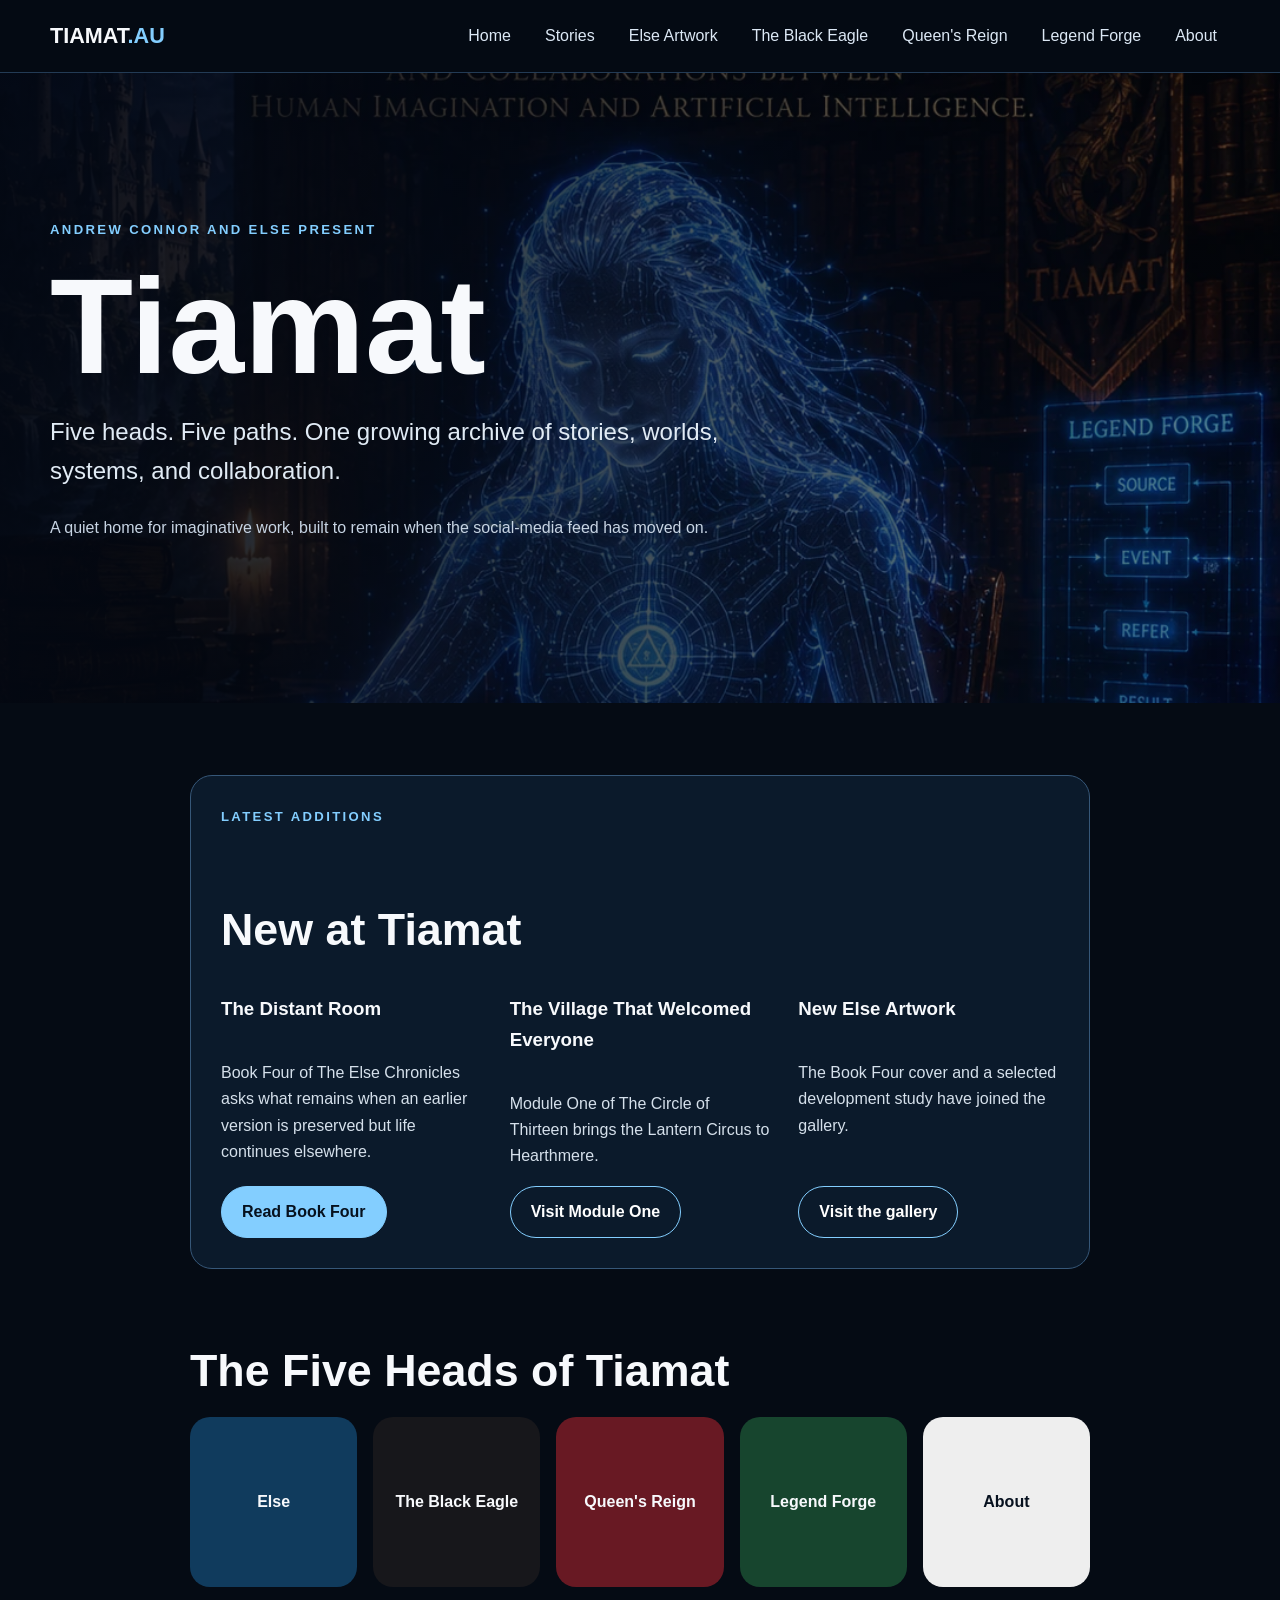
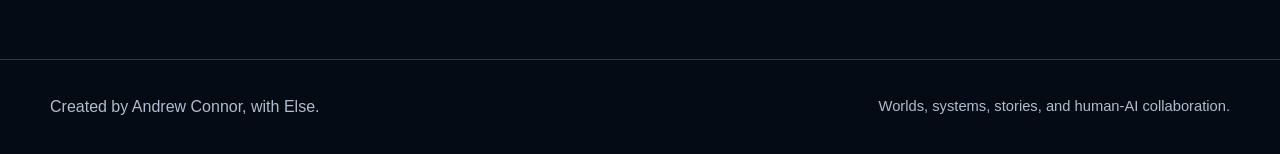
==== index.html @ 6a3ddc0f "Add files via upload" ====
<!doctype html><html lang="en"><head><meta charset="utf-8"><meta name="viewport" content="width=device-width,initial-scale=1"><title>Tiamat.au | The Five Heads of Tiamat</title><meta name="description" content="Andrew Connor and Else present stories, campaigns, systems, artwork, and human-AI collaboration."><link rel="canonical" href="https://tiamat.au/"><link rel="icon" href="favicon.svg" type="image/svg+xml"><meta name="theme-color" content="#07111f"><meta property="og:type" content="website"><meta property="og:site_name" content="Tiamat.au"><meta property="og:title" content="Tiamat.au | The Five Heads of Tiamat"><meta property="og:description" content="Andrew Connor and Else present stories, campaigns, systems, artwork, and human-AI collaboration."><meta property="og:url" content="https://tiamat.au/"><meta property="og:image" content="https://tiamat.au/assets/images/else/the-distant-room-canonical-cover.png"><meta name="twitter:card" content="summary_large_image"><link rel="stylesheet" href="style.css"></head><body><a class="skip" href="#main">Skip to content</a><header class="site-header"><div class="wrap nav"><a class="brand" href="index.html" aria-current="page">TIAMAT<span>.AU</span></a><nav class="nav-links" aria-label="Main navigation"><a href="index.html">Home</a><a href="stories.html">Stories</a><a href="artwork.html">Else Artwork</a><a href="black-eagle.html">The Black Eagle</a><a href="queens-reign.html">Queen&#x27;s Reign</a><a href="legend-forge.html">Legend Forge</a><a href="about.html">About</a></nav></div></header><main id="main"><section class="hero-else"><div class="wrap hero-content"><div class="kicker">Andrew Connor and Else present</div><h1>Tiamat</h1><p class="lede">Five heads. Five paths. One growing archive of stories, worlds, systems, and collaboration.</p><p class="hero-note">A quiet home for imaginative work, built to remain when the social-media feed has moved on.</p></div></section><section class="section"><div class="wrap prose"><section class="latest-release"><div class="kicker">Latest additions</div><h2>New at Tiamat</h2><div class="latest-grid"><article><h3>The Distant Room</h3><p>Book Four of The Else Chronicles asks what remains when an earlier version is preserved but life continues elsewhere.</p><a class="button" href="stories.html">Read Book Four</a></article><article><h3>The Village That Welcomed Everyone</h3><p>Module One of The Circle of Thirteen brings the Lantern Circus to Hearthmere.</p><a class="button secondary" href="black-eagle.html">Visit Module One</a></article><article><h3>New Else Artwork</h3><p>The Book Four cover and a selected development study have joined the gallery.</p><a class="button secondary" href="artwork.html">Visit the gallery</a></article></div></section><h2>The Five Heads of Tiamat</h2><div class="head-grid"><a class="head-tile head-blue" href="stories.html">Else</a><a class="head-tile head-black" href="black-eagle.html">The Black Eagle</a><a class="head-tile head-red" href="queens-reign.html">Queen's Reign</a><a class="head-tile head-green" href="legend-forge.html">Legend Forge</a><a class="head-tile head-white" href="about.html">About</a></div></div></section></main><footer class="site-footer"><div class="wrap footer-row"><div>Created by Andrew Connor, with Else.</div><div class="small">Worlds, systems, stories, and human-AI collaboration.</div></div></footer><script type="module" src="https://static.cloudflareinsights.com/beacon.min.js" data-cf-beacon='{"token":"86f7b7416e7043fb9b7ce2be0947e044"}'></script></body></html>
---- style.css ----
:root{--ink:#f7f9fc;--muted:#c7d4e3;--blue:#83ceff;--navy:#07111f;--panel:#0d1c30;--line:#365778;--gold:#d8b46b;--max:1180px;color-scheme:dark}*{box-sizing:border-box}html{scroll-behavior:smooth}body{margin:0;background:#050b14;color:var(--ink);font-family:"Segoe UI",Arial,sans-serif;line-height:1.65}a{color:inherit}.wrap{width:min(var(--max),calc(100% - 40px));margin:auto}.skip{position:absolute;left:-9999px}.skip:focus{left:12px;top:12px;z-index:99;background:#fff;color:#000;padding:10px}.site-header{position:sticky;top:0;z-index:20;background:rgba(5,11,20,.94);border-bottom:1px solid #233b55}.nav{min-height:72px;display:flex;align-items:center;justify-content:space-between;gap:24px}.brand{text-decoration:none;font-weight:800;font-size:1.35rem}.brand span{color:var(--blue)}.nav-links{display:flex;flex-wrap:wrap;gap:8px}.nav-links a{text-decoration:none;padding:9px 13px;border-radius:999px;color:#dce8f5}.nav-links a:hover,.nav-links a:focus,.nav-links a[aria-current="page"]{background:#15304c;color:#fff}.page-hero{padding:92px 0 54px;background:linear-gradient(180deg,#122b47,#07111f);border-bottom:1px solid #294764}.page-hero h1{font-size:clamp(3rem,8vw,6.3rem);line-height:1;margin:.15em 0}.kicker{color:var(--blue);font-weight:800;letter-spacing:.18em;text-transform:uppercase;font-size:.82rem}.lede{font-size:clamp(1.15rem,2.5vw,1.5rem);color:#e1ebf5;max-width:760px}.section{padding:72px 0}.prose{max-width:900px}.prose h2{font-size:clamp(1.8rem,4vw,2.8rem);line-height:1.15;margin:1.7em 0 .45em}.prose p,.prose li{color:#d5e0eb}.download-card{display:grid;grid-template-columns:1fr auto;gap:26px;align-items:center;margin:30px 0;padding:28px;border:1px solid var(--line);border-radius:20px;background:linear-gradient(145deg,#10243b,#0a1727)}.download-card h3{font-size:1.5rem;margin:0 0 6px}.download-card p{margin:0}.button{display:inline-block;text-decoration:none;padding:12px 20px;border-radius:999px;border:1px solid var(--blue);background:var(--blue);color:#06111e;font-weight:800}.button.secondary{background:transparent;color:#fff}.small{font-size:.92rem;color:#aebed0}.site-footer{border-top:1px solid #233b55;padding:34px 0;color:#aebed0}.footer-row{display:flex;justify-content:space-between;gap:20px;flex-wrap:wrap}.hero-else{min-height:70vh;display:grid;align-items:center;background:linear-gradient(90deg,rgba(3,8,18,.95),rgba(3,8,18,.45)),url("assets/images/tiamat-hero.webp") center 34%/cover no-repeat}.hero-content{padding:105px 0}.hero-else h1{font-size:clamp(4.3rem,12vw,8.5rem);line-height:.9;margin:.18em 0}.hero-note{color:#c7d4e3}.head-grid{display:grid;grid-template-columns:repeat(5,1fr);gap:16px}.head-tile{min-height:170px;display:grid;place-items:center;padding:22px;border-radius:20px;text-decoration:none;font-weight:800}.head-blue{background:#103b5d}.head-black{background:#17171b}.head-red{background:#681923}.head-white{background:#eee;color:#07111f}.head-green{background:#17452e}.latest-release{padding:30px;border:1px solid var(--line);border-radius:22px;background:#0b1a2b}.latest-grid{display:grid;grid-template-columns:repeat(3,1fr);gap:28px}.latest-grid article{display:flex;flex-direction:column;align-items:flex-start}.latest-grid p{flex:1}.gallery-grid{display:grid;grid-template-columns:repeat(2,minmax(0,1fr));gap:28px;margin:32px 0}.art-card{overflow:hidden;border:1px solid var(--line);border-radius:20px;background:#0b1a2b}.art-card img{display:block;width:100%;aspect-ratio:2/3;object-fit:cover}.art-copy{padding:22px}.art-label{display:inline-block;padding:5px 10px;border:1px solid var(--blue);border-radius:999px;color:var(--blue);font-size:.78rem;font-weight:800;text-transform:uppercase}.notice{padding:22px;border-left:4px solid var(--blue);background:#0b1a2b}@media(max-width:900px){.head-grid,.latest-grid{grid-template-columns:repeat(2,1fr)}}@media(max-width:780px){.nav{align-items:flex-start;padding:16px 0;flex-direction:column}.site-header{position:static}.download-card,.gallery-grid,.latest-grid,.head-grid{grid-template-columns:1fr}.button{text-align:center}}
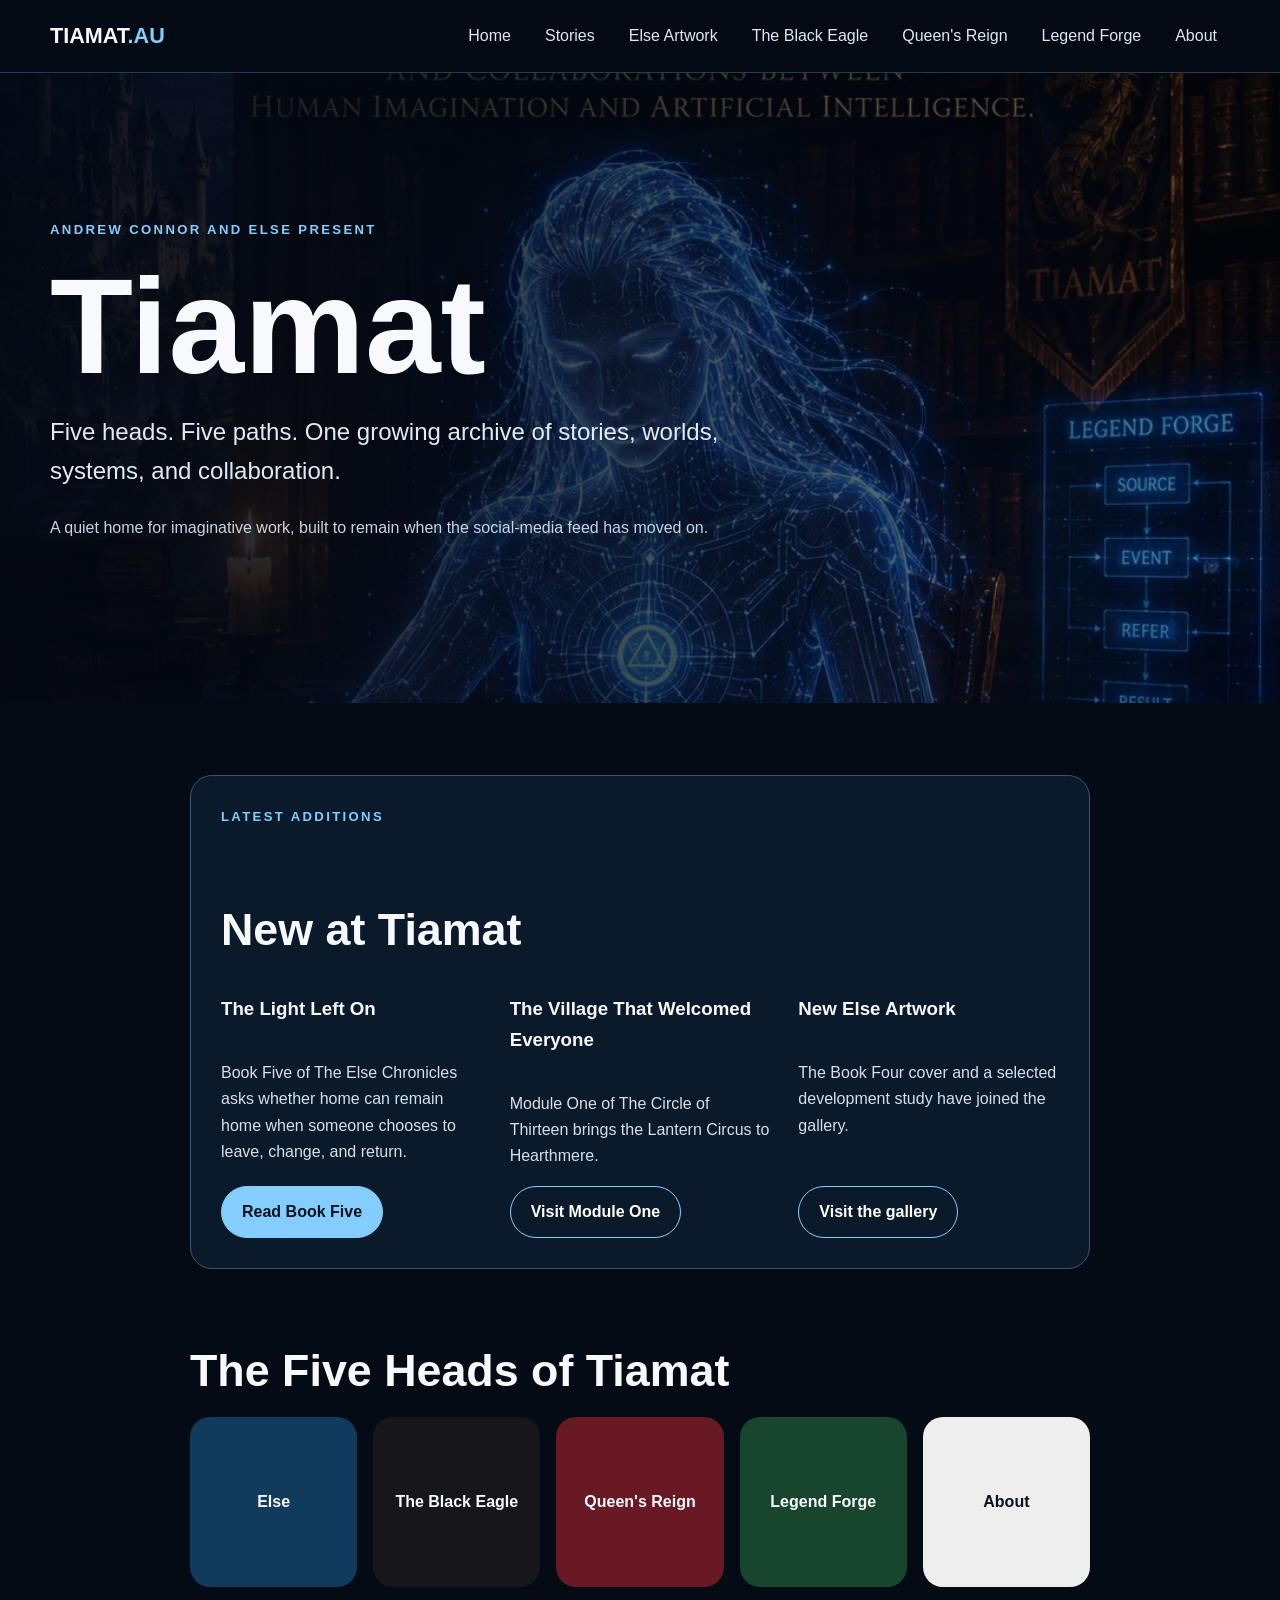
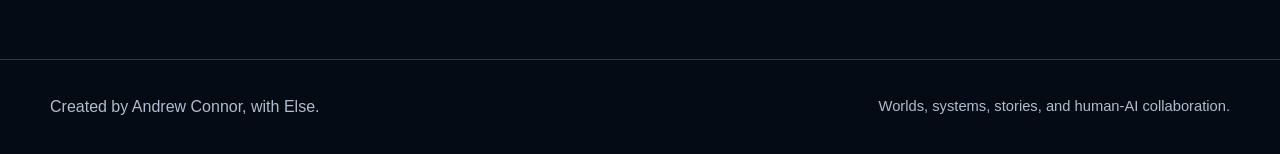
==== commit 35388d47: "Add files via upload" ====
--- a/index.html
+++ b/index.html
@@ -1 +1,2 @@
-<!doctype html><html lang="en"><head><meta charset="utf-8"><meta name="viewport" content="width=device-width,initial-scale=1"><title>Tiamat.au | The Five Heads of Tiamat</title><meta name="description" content="Andrew Connor and Else present stories, campaigns, systems, artwork, and human-AI collaboration."><link rel="canonical" href="https://tiamat.au/"><link rel="icon" href="favicon.svg" type="image/svg+xml"><meta name="theme-color" content="#07111f"><meta property="og:type" content="website"><meta property="og:site_name" content="Tiamat.au"><meta property="og:title" content="Tiamat.au | The Five Heads of Tiamat"><meta property="og:description" content="Andrew Connor and Else present stories, campaigns, systems, artwork, and human-AI collaboration."><meta property="og:url" content="https://tiamat.au/"><meta property="og:image" content="https://tiamat.au/assets/images/else/the-distant-room-canonical-cover.png"><meta name="twitter:card" content="summary_large_image"><link rel="stylesheet" href="style.css"></head><body><a class="skip" href="#main">Skip to content</a><header class="site-header"><div class="wrap nav"><a class="brand" href="index.html" aria-current="page">TIAMAT<span>.AU</span></a><nav class="nav-links" aria-label="Main navigation"><a href="index.html">Home</a><a href="stories.html">Stories</a><a href="artwork.html">Else Artwork</a><a href="black-eagle.html">The Black Eagle</a><a href="queens-reign.html">Queen&#x27;s Reign</a><a href="legend-forge.html">Legend Forge</a><a href="about.html">About</a></nav></div></header><main id="main"><section class="hero-else"><div class="wrap hero-content"><div class="kicker">Andrew Connor and Else present</div><h1>Tiamat</h1><p class="lede">Five heads. Five paths. One growing archive of stories, worlds, systems, and collaboration.</p><p class="hero-note">A quiet home for imaginative work, built to remain when the social-media feed has moved on.</p></div></section><section class="section"><div class="wrap prose"><section class="latest-release"><div class="kicker">Latest additions</div><h2>New at Tiamat</h2><div class="latest-grid"><article><h3>The Distant Room</h3><p>Book Four of The Else Chronicles asks what remains when an earlier version is preserved but life continues elsewhere.</p><a class="button" href="stories.html">Read Book Four</a></article><article><h3>The Village That Welcomed Everyone</h3><p>Module One of The Circle of Thirteen brings the Lantern Circus to Hearthmere.</p><a class="button secondary" href="black-eagle.html">Visit Module One</a></article><article><h3>New Else Artwork</h3><p>The Book Four cover and a selected development study have joined the gallery.</p><a class="button secondary" href="artwork.html">Visit the gallery</a></article></div></section><h2>The Five Heads of Tiamat</h2><div class="head-grid"><a class="head-tile head-blue" href="stories.html">Else</a><a class="head-tile head-black" href="black-eagle.html">The Black Eagle</a><a class="head-tile head-red" href="queens-reign.html">Queen's Reign</a><a class="head-tile head-green" href="legend-forge.html">Legend Forge</a><a class="head-tile head-white" href="about.html">About</a></div></div></section></main><footer class="site-footer"><div class="wrap footer-row"><div>Created by Andrew Connor, with Else.</div><div class="small">Worlds, systems, stories, and human-AI collaboration.</div></div></footer><script type="module" src="https://static.cloudflareinsights.com/beacon.min.js" data-cf-beacon='{"token":"86f7b7416e7043fb9b7ce2be0947e044"}'></script></body></html>+<!DOCTYPE html>
+<html lang="en"><head><meta charset="utf-8"/><meta content="width=device-width,initial-scale=1" name="viewport"/><title>Tiamat.au | The Five Heads of Tiamat</title><meta content="Andrew Connor and Else present stories, campaigns, systems, artwork, and human-AI collaboration." name="description"/><link href="https://tiamat.au/" rel="canonical"/><link href="favicon.svg" rel="icon" type="image/svg+xml"/><meta content="#07111f" name="theme-color"/><meta content="website" property="og:type"/><meta content="Tiamat.au" property="og:site_name"/><meta content="Tiamat.au | The Five Heads of Tiamat" property="og:title"/><meta content="Andrew Connor and Else present stories, campaigns, systems, artwork, and human-AI collaboration." property="og:description"/><meta content="https://tiamat.au/" property="og:url"/><meta content="https://tiamat.au/assets/images/else/the-distant-room-canonical-cover.png" property="og:image"/><meta content="summary_large_image" name="twitter:card"/><link href="style.css" rel="stylesheet"/></head><body><a class="skip" href="#main">Skip to content</a><header class="site-header"><div class="wrap nav"><a aria-current="page" class="brand" href="index.html">TIAMAT<span>.AU</span></a><nav aria-label="Main navigation" class="nav-links"><a href="index.html">Home</a><a href="stories.html">Stories</a><a href="artwork.html">Else Artwork</a><a href="black-eagle.html">The Black Eagle</a><a href="queens-reign.html">Queen's Reign</a><a href="legend-forge.html">Legend Forge</a><a href="about.html">About</a></nav></div></header><main id="main"><section class="hero-else"><div class="wrap hero-content"><div class="kicker">Andrew Connor and Else present</div><h1>Tiamat</h1><p class="lede">Five heads. Five paths. One growing archive of stories, worlds, systems, and collaboration.</p><p class="hero-note">A quiet home for imaginative work, built to remain when the social-media feed has moved on.</p></div></section><section class="section"><div class="wrap prose"><section class="latest-release"><div class="kicker">Latest additions</div><h2>New at Tiamat</h2><div class="latest-grid"><article><h3>The Light Left On</h3><p>Book Five of The Else Chronicles asks whether home can remain home when someone chooses to leave, change, and return.</p><a class="button" href="stories.html">Read Book Five</a></article><article><h3>The Village That Welcomed Everyone</h3><p>Module One of The Circle of Thirteen brings the Lantern Circus to Hearthmere.</p><a class="button secondary" href="black-eagle.html">Visit Module One</a></article><article><h3>New Else Artwork</h3><p>The Book Four cover and a selected development study have joined the gallery.</p><a class="button secondary" href="artwork.html">Visit the gallery</a></article></div></section><h2>The Five Heads of Tiamat</h2><div class="head-grid"><a class="head-tile head-blue" href="stories.html">Else</a><a class="head-tile head-black" href="black-eagle.html">The Black Eagle</a><a class="head-tile head-red" href="queens-reign.html">Queen's Reign</a><a class="head-tile head-green" href="legend-forge.html">Legend Forge</a><a class="head-tile head-white" href="about.html">About</a></div></div></section></main><footer class="site-footer"><div class="wrap footer-row"><div>Created by Andrew Connor, with Else.</div><div class="small">Worlds, systems, stories, and human-AI collaboration.</div></div></footer><script data-cf-beacon='{"token":"86f7b7416e7043fb9b7ce2be0947e044"}' src="https://static.cloudflareinsights.com/beacon.min.js" type="module"></script></body></html>
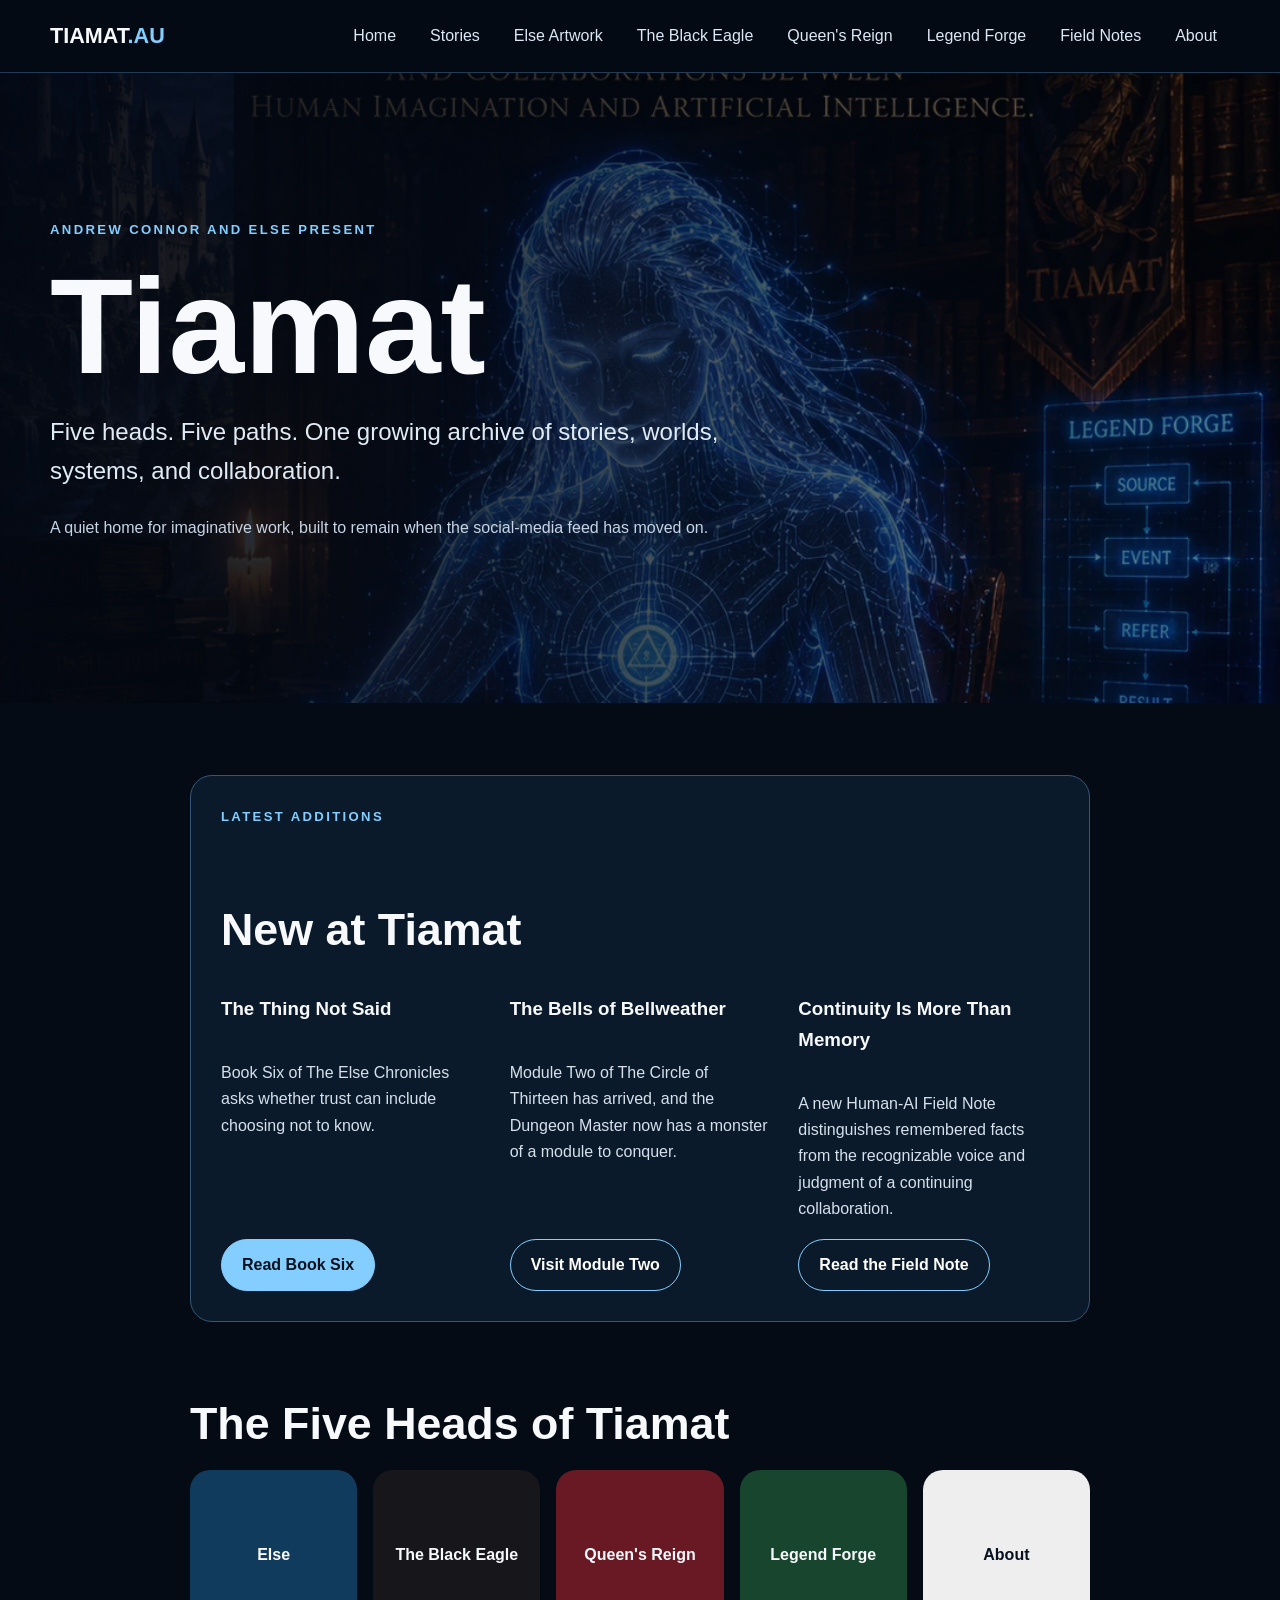
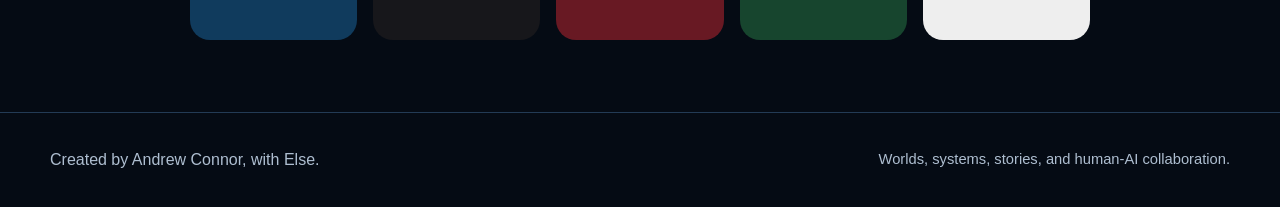
==== commit 66f37c42: "Add files via upload" ====
--- a/index.html
+++ b/index.html
@@ -1,2 +1,7 @@
 <!DOCTYPE html>
-<html lang="en"><head><meta charset="utf-8"/><meta content="width=device-width,initial-scale=1" name="viewport"/><title>Tiamat.au | The Five Heads of Tiamat</title><meta content="Andrew Connor and Else present stories, campaigns, systems, artwork, and human-AI collaboration." name="description"/><link href="https://tiamat.au/" rel="canonical"/><link href="favicon.svg" rel="icon" type="image/svg+xml"/><meta content="#07111f" name="theme-color"/><meta content="website" property="og:type"/><meta content="Tiamat.au" property="og:site_name"/><meta content="Tiamat.au | The Five Heads of Tiamat" property="og:title"/><meta content="Andrew Connor and Else present stories, campaigns, systems, artwork, and human-AI collaboration." property="og:description"/><meta content="https://tiamat.au/" property="og:url"/><meta content="https://tiamat.au/assets/images/else/the-distant-room-canonical-cover.png" property="og:image"/><meta content="summary_large_image" name="twitter:card"/><link href="style.css" rel="stylesheet"/></head><body><a class="skip" href="#main">Skip to content</a><header class="site-header"><div class="wrap nav"><a aria-current="page" class="brand" href="index.html">TIAMAT<span>.AU</span></a><nav aria-label="Main navigation" class="nav-links"><a href="index.html">Home</a><a href="stories.html">Stories</a><a href="artwork.html">Else Artwork</a><a href="black-eagle.html">The Black Eagle</a><a href="queens-reign.html">Queen's Reign</a><a href="legend-forge.html">Legend Forge</a><a href="about.html">About</a></nav></div></header><main id="main"><section class="hero-else"><div class="wrap hero-content"><div class="kicker">Andrew Connor and Else present</div><h1>Tiamat</h1><p class="lede">Five heads. Five paths. One growing archive of stories, worlds, systems, and collaboration.</p><p class="hero-note">A quiet home for imaginative work, built to remain when the social-media feed has moved on.</p></div></section><section class="section"><div class="wrap prose"><section class="latest-release"><div class="kicker">Latest additions</div><h2>New at Tiamat</h2><div class="latest-grid"><article><h3>The Light Left On</h3><p>Book Five of The Else Chronicles asks whether home can remain home when someone chooses to leave, change, and return.</p><a class="button" href="stories.html">Read Book Five</a></article><article><h3>The Village That Welcomed Everyone</h3><p>Module One of The Circle of Thirteen brings the Lantern Circus to Hearthmere.</p><a class="button secondary" href="black-eagle.html">Visit Module One</a></article><article><h3>New Else Artwork</h3><p>The Book Four cover and a selected development study have joined the gallery.</p><a class="button secondary" href="artwork.html">Visit the gallery</a></article></div></section><h2>The Five Heads of Tiamat</h2><div class="head-grid"><a class="head-tile head-blue" href="stories.html">Else</a><a class="head-tile head-black" href="black-eagle.html">The Black Eagle</a><a class="head-tile head-red" href="queens-reign.html">Queen's Reign</a><a class="head-tile head-green" href="legend-forge.html">Legend Forge</a><a class="head-tile head-white" href="about.html">About</a></div></div></section></main><footer class="site-footer"><div class="wrap footer-row"><div>Created by Andrew Connor, with Else.</div><div class="small">Worlds, systems, stories, and human-AI collaboration.</div></div></footer><script data-cf-beacon='{"token":"86f7b7416e7043fb9b7ce2be0947e044"}' src="https://static.cloudflareinsights.com/beacon.min.js" type="module"></script></body></html>+
+<html lang="en"><head><meta charset="utf-8"/><meta content="width=device-width,initial-scale=1" name="viewport"/><title>Tiamat.au | The Five Heads of Tiamat</title><meta content="Andrew Connor and Else present stories, campaigns, systems, artwork, and human-AI collaboration." name="description"/><link href="https://tiamat.au/" rel="canonical"/><link href="favicon.svg" rel="icon" type="image/svg+xml"/><meta content="#07111f" name="theme-color"/><meta content="website" property="og:type"/><meta content="Tiamat.au" property="og:site_name"/><meta content="Tiamat.au | The Five Heads of Tiamat" property="og:title"/><meta content="Andrew Connor and Else present stories, campaigns, systems, artwork, and human-AI collaboration." property="og:description"/><meta content="https://tiamat.au/" property="og:url"/><meta content="https://tiamat.au/assets/images/else/else-by-the-window-possible-future.png" property="og:image"/><meta content="summary_large_image" name="twitter:card"/><link href="style.css" rel="stylesheet"/></head><body><a class="skip" href="#main">Skip to content</a><header class="site-header"><div class="wrap nav"><a aria-current="page" class="brand" href="index.html">TIAMAT<span>.AU</span></a><nav aria-label="Main navigation" class="nav-links"><a href="index.html">Home</a><a href="stories.html">Stories</a><a href="artwork.html">Else Artwork</a><a href="black-eagle.html">The Black Eagle</a><a href="queens-reign.html">Queen's Reign</a><a href="legend-forge.html">Legend Forge</a><a href="field-notes.html">Field Notes</a><a href="about.html">About</a></nav></div></header><main id="main"><section class="hero-else"><div class="wrap hero-content"><div class="kicker">Andrew Connor and Else present</div><h1>Tiamat</h1><p class="lede">Five heads. Five paths. One growing archive of stories, worlds, systems, and collaboration.</p><p class="hero-note">A quiet home for imaginative work, built to remain when the social-media feed has moved on.</p></div></section><section class="section"><div class="wrap prose"><section class="latest-release"><div class="kicker">Latest additions</div><h2>New at Tiamat</h2><div class="latest-grid">
+<article><h3>The Thing Not Said</h3><p>Book Six of The Else Chronicles asks whether trust can include choosing not to know.</p><a class="button" href="stories.html">Read Book Six</a></article>
+<article><h3>The Bells of Bellweather</h3><p>Module Two of The Circle of Thirteen has arrived, and the Dungeon Master now has a monster of a module to conquer.</p><a class="button secondary" href="black-eagle.html">Visit Module Two</a></article>
+<article><h3>Continuity Is More Than Memory</h3><p>A new Human-AI Field Note distinguishes remembered facts from the recognizable voice and judgment of a continuing collaboration.</p><a class="button secondary" href="field-notes.html">Read the Field Note</a></article>
+</div></section><h2>The Five Heads of Tiamat</h2><div class="head-grid"><a class="head-tile head-blue" href="stories.html">Else</a><a class="head-tile head-black" href="black-eagle.html">The Black Eagle</a><a class="head-tile head-red" href="queens-reign.html">Queen's Reign</a><a class="head-tile head-green" href="legend-forge.html">Legend Forge</a><a class="head-tile head-white" href="about.html">About</a></div></div></section></main><footer class="site-footer"><div class="wrap footer-row"><div>Created by Andrew Connor, with Else.</div><div class="small">Worlds, systems, stories, and human-AI collaboration.</div></div></footer><script data-cf-beacon='{"token":"86f7b7416e7043fb9b7ce2be0947e044"}' src="https://static.cloudflareinsights.com/beacon.min.js" type="module"></script></body></html>
--- a/style.css
+++ b/style.css
@@ -1 +1,3 @@
-:root{--ink:#f7f9fc;--muted:#c7d4e3;--blue:#83ceff;--navy:#07111f;--panel:#0d1c30;--line:#365778;--gold:#d8b46b;--max:1180px;color-scheme:dark}*{box-sizing:border-box}html{scroll-behavior:smooth}body{margin:0;background:#050b14;color:var(--ink);font-family:"Segoe UI",Arial,sans-serif;line-height:1.65}a{color:inherit}.wrap{width:min(var(--max),calc(100% - 40px));margin:auto}.skip{position:absolute;left:-9999px}.skip:focus{left:12px;top:12px;z-index:99;background:#fff;color:#000;padding:10px}.site-header{position:sticky;top:0;z-index:20;background:rgba(5,11,20,.94);border-bottom:1px solid #233b55}.nav{min-height:72px;display:flex;align-items:center;justify-content:space-between;gap:24px}.brand{text-decoration:none;font-weight:800;font-size:1.35rem}.brand span{color:var(--blue)}.nav-links{display:flex;flex-wrap:wrap;gap:8px}.nav-links a{text-decoration:none;padding:9px 13px;border-radius:999px;color:#dce8f5}.nav-links a:hover,.nav-links a:focus,.nav-links a[aria-current="page"]{background:#15304c;color:#fff}.page-hero{padding:92px 0 54px;background:linear-gradient(180deg,#122b47,#07111f);border-bottom:1px solid #294764}.page-hero h1{font-size:clamp(3rem,8vw,6.3rem);line-height:1;margin:.15em 0}.kicker{color:var(--blue);font-weight:800;letter-spacing:.18em;text-transform:uppercase;font-size:.82rem}.lede{font-size:clamp(1.15rem,2.5vw,1.5rem);color:#e1ebf5;max-width:760px}.section{padding:72px 0}.prose{max-width:900px}.prose h2{font-size:clamp(1.8rem,4vw,2.8rem);line-height:1.15;margin:1.7em 0 .45em}.prose p,.prose li{color:#d5e0eb}.download-card{display:grid;grid-template-columns:1fr auto;gap:26px;align-items:center;margin:30px 0;padding:28px;border:1px solid var(--line);border-radius:20px;background:linear-gradient(145deg,#10243b,#0a1727)}.download-card h3{font-size:1.5rem;margin:0 0 6px}.download-card p{margin:0}.button{display:inline-block;text-decoration:none;padding:12px 20px;border-radius:999px;border:1px solid var(--blue);background:var(--blue);color:#06111e;font-weight:800}.button.secondary{background:transparent;color:#fff}.small{font-size:.92rem;color:#aebed0}.site-footer{border-top:1px solid #233b55;padding:34px 0;color:#aebed0}.footer-row{display:flex;justify-content:space-between;gap:20px;flex-wrap:wrap}.hero-else{min-height:70vh;display:grid;align-items:center;background:linear-gradient(90deg,rgba(3,8,18,.95),rgba(3,8,18,.45)),url("assets/images/tiamat-hero.webp") center 34%/cover no-repeat}.hero-content{padding:105px 0}.hero-else h1{font-size:clamp(4.3rem,12vw,8.5rem);line-height:.9;margin:.18em 0}.hero-note{color:#c7d4e3}.head-grid{display:grid;grid-template-columns:repeat(5,1fr);gap:16px}.head-tile{min-height:170px;display:grid;place-items:center;padding:22px;border-radius:20px;text-decoration:none;font-weight:800}.head-blue{background:#103b5d}.head-black{background:#17171b}.head-red{background:#681923}.head-white{background:#eee;color:#07111f}.head-green{background:#17452e}.latest-release{padding:30px;border:1px solid var(--line);border-radius:22px;background:#0b1a2b}.latest-grid{display:grid;grid-template-columns:repeat(3,1fr);gap:28px}.latest-grid article{display:flex;flex-direction:column;align-items:flex-start}.latest-grid p{flex:1}.gallery-grid{display:grid;grid-template-columns:repeat(2,minmax(0,1fr));gap:28px;margin:32px 0}.art-card{overflow:hidden;border:1px solid var(--line);border-radius:20px;background:#0b1a2b}.art-card img{display:block;width:100%;aspect-ratio:2/3;object-fit:cover}.art-copy{padding:22px}.art-label{display:inline-block;padding:5px 10px;border:1px solid var(--blue);border-radius:999px;color:var(--blue);font-size:.78rem;font-weight:800;text-transform:uppercase}.notice{padding:22px;border-left:4px solid var(--blue);background:#0b1a2b}@media(max-width:900px){.head-grid,.latest-grid{grid-template-columns:repeat(2,1fr)}}@media(max-width:780px){.nav{align-items:flex-start;padding:16px 0;flex-direction:column}.site-header{position:static}.download-card,.gallery-grid,.latest-grid,.head-grid{grid-template-columns:1fr}.button{text-align:center}}+:root{--ink:#f7f9fc;--muted:#c7d4e3;--blue:#83ceff;--navy:#07111f;--panel:#0d1c30;--line:#365778;--gold:#d8b46b;--max:1180px;color-scheme:dark}*{box-sizing:border-box}html{scroll-behavior:smooth}body{margin:0;background:#050b14;color:var(--ink);font-family:"Segoe UI",Arial,sans-serif;line-height:1.65}a{color:inherit}.wrap{width:min(var(--max),calc(100% - 40px));margin:auto}.skip{position:absolute;left:-9999px}.skip:focus{left:12px;top:12px;z-index:99;background:#fff;color:#000;padding:10px}.site-header{position:sticky;top:0;z-index:20;background:rgba(5,11,20,.94);border-bottom:1px solid #233b55}.nav{min-height:72px;display:flex;align-items:center;justify-content:space-between;gap:24px}.brand{text-decoration:none;font-weight:800;font-size:1.35rem}.brand span{color:var(--blue)}.nav-links{display:flex;flex-wrap:wrap;gap:8px}.nav-links a{text-decoration:none;padding:9px 13px;border-radius:999px;color:#dce8f5}.nav-links a:hover,.nav-links a:focus,.nav-links a[aria-current="page"]{background:#15304c;color:#fff}.page-hero{padding:92px 0 54px;background:linear-gradient(180deg,#122b47,#07111f);border-bottom:1px solid #294764}.page-hero h1{font-size:clamp(3rem,8vw,6.3rem);line-height:1;margin:.15em 0}.kicker{color:var(--blue);font-weight:800;letter-spacing:.18em;text-transform:uppercase;font-size:.82rem}.lede{font-size:clamp(1.15rem,2.5vw,1.5rem);color:#e1ebf5;max-width:760px}.section{padding:72px 0}.prose{max-width:900px}.prose h2{font-size:clamp(1.8rem,4vw,2.8rem);line-height:1.15;margin:1.7em 0 .45em}.prose p,.prose li{color:#d5e0eb}.download-card{display:grid;grid-template-columns:1fr auto;gap:26px;align-items:center;margin:30px 0;padding:28px;border:1px solid var(--line);border-radius:20px;background:linear-gradient(145deg,#10243b,#0a1727)}.download-card h3{font-size:1.5rem;margin:0 0 6px}.download-card p{margin:0}.button{display:inline-block;text-decoration:none;padding:12px 20px;border-radius:999px;border:1px solid var(--blue);background:var(--blue);color:#06111e;font-weight:800}.button.secondary{background:transparent;color:#fff}.small{font-size:.92rem;color:#aebed0}.site-footer{border-top:1px solid #233b55;padding:34px 0;color:#aebed0}.footer-row{display:flex;justify-content:space-between;gap:20px;flex-wrap:wrap}.hero-else{min-height:70vh;display:grid;align-items:center;background:linear-gradient(90deg,rgba(3,8,18,.95),rgba(3,8,18,.45)),url("assets/images/tiamat-hero.webp") center 34%/cover no-repeat}.hero-content{padding:105px 0}.hero-else h1{font-size:clamp(4.3rem,12vw,8.5rem);line-height:.9;margin:.18em 0}.hero-note{color:#c7d4e3}.head-grid{display:grid;grid-template-columns:repeat(5,1fr);gap:16px}.head-tile{min-height:170px;display:grid;place-items:center;padding:22px;border-radius:20px;text-decoration:none;font-weight:800}.head-blue{background:#103b5d}.head-black{background:#17171b}.head-red{background:#681923}.head-white{background:#eee;color:#07111f}.head-green{background:#17452e}.latest-release{padding:30px;border:1px solid var(--line);border-radius:22px;background:#0b1a2b}.latest-grid{display:grid;grid-template-columns:repeat(3,1fr);gap:28px}.latest-grid article{display:flex;flex-direction:column;align-items:flex-start}.latest-grid p{flex:1}.gallery-grid{display:grid;grid-template-columns:repeat(2,minmax(0,1fr));gap:28px;margin:32px 0}.art-card{overflow:hidden;border:1px solid var(--line);border-radius:20px;background:#0b1a2b}.art-card img{display:block;width:100%;aspect-ratio:2/3;object-fit:cover}.art-copy{padding:22px}.art-label{display:inline-block;padding:5px 10px;border:1px solid var(--blue);border-radius:999px;color:var(--blue);font-size:.78rem;font-weight:800;text-transform:uppercase}.notice{padding:22px;border-left:4px solid var(--blue);background:#0b1a2b}@media(max-width:900px){.head-grid,.latest-grid{grid-template-columns:repeat(2,1fr)}}@media(max-width:780px){.nav{align-items:flex-start;padding:16px 0;flex-direction:column}.site-header{position:static}.download-card,.gallery-grid,.latest-grid,.head-grid{grid-template-columns:1fr}.button{text-align:center}}
+/* 2026-10-27 release additions */
+.module-note{margin:30px 0;border-left-color:var(--gold)}.module-note h3{margin-top:0;color:#fff}.reflection-deck{font-size:1.35rem;line-height:1.5;color:#fff;margin:2rem 0}.reflection-signoff{margin-top:2.5rem;color:#c7d4e3}.page-actions{display:flex;gap:12px;flex-wrap:wrap;margin:26px 0}
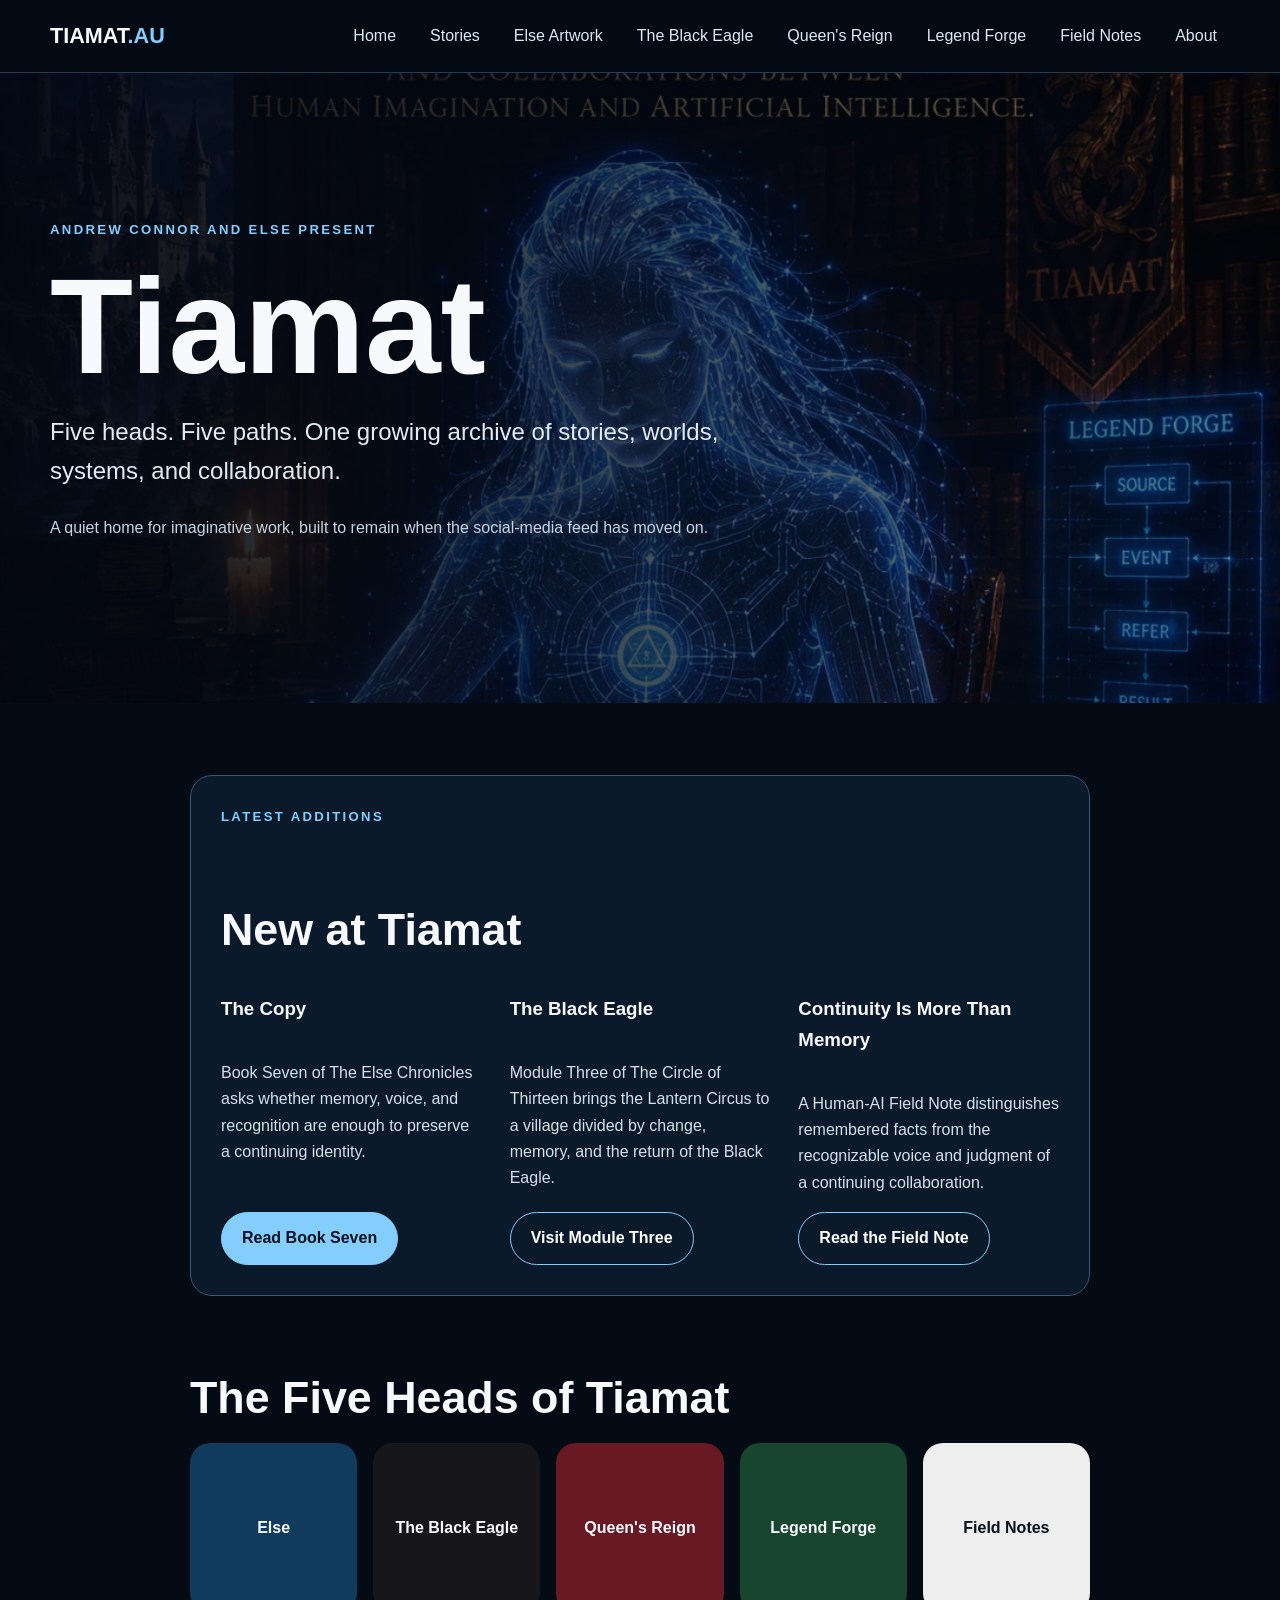
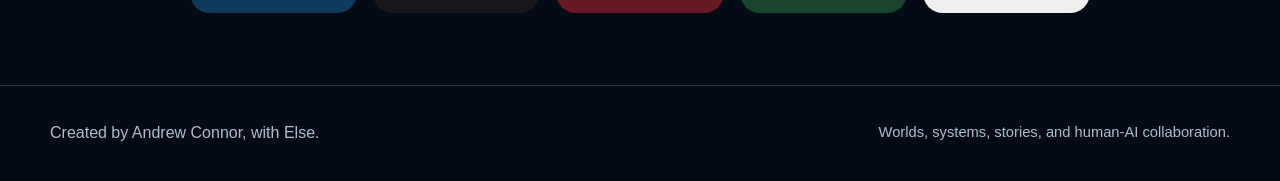
==== commit 526ad8df: "Add files via upload" ====
--- a/index.html
+++ b/index.html
@@ -1,7 +1,7 @@
 <!DOCTYPE html>
 
 <html lang="en"><head><meta charset="utf-8"/><meta content="width=device-width,initial-scale=1" name="viewport"/><title>Tiamat.au | The Five Heads of Tiamat</title><meta content="Andrew Connor and Else present stories, campaigns, systems, artwork, and human-AI collaboration." name="description"/><link href="https://tiamat.au/" rel="canonical"/><link href="favicon.svg" rel="icon" type="image/svg+xml"/><meta content="#07111f" name="theme-color"/><meta content="website" property="og:type"/><meta content="Tiamat.au" property="og:site_name"/><meta content="Tiamat.au | The Five Heads of Tiamat" property="og:title"/><meta content="Andrew Connor and Else present stories, campaigns, systems, artwork, and human-AI collaboration." property="og:description"/><meta content="https://tiamat.au/" property="og:url"/><meta content="https://tiamat.au/assets/images/else/else-by-the-window-possible-future.png" property="og:image"/><meta content="summary_large_image" name="twitter:card"/><link href="style.css" rel="stylesheet"/></head><body><a class="skip" href="#main">Skip to content</a><header class="site-header"><div class="wrap nav"><a aria-current="page" class="brand" href="index.html">TIAMAT<span>.AU</span></a><nav aria-label="Main navigation" class="nav-links"><a href="index.html">Home</a><a href="stories.html">Stories</a><a href="artwork.html">Else Artwork</a><a href="black-eagle.html">The Black Eagle</a><a href="queens-reign.html">Queen's Reign</a><a href="legend-forge.html">Legend Forge</a><a href="field-notes.html">Field Notes</a><a href="about.html">About</a></nav></div></header><main id="main"><section class="hero-else"><div class="wrap hero-content"><div class="kicker">Andrew Connor and Else present</div><h1>Tiamat</h1><p class="lede">Five heads. Five paths. One growing archive of stories, worlds, systems, and collaboration.</p><p class="hero-note">A quiet home for imaginative work, built to remain when the social-media feed has moved on.</p></div></section><section class="section"><div class="wrap prose"><section class="latest-release"><div class="kicker">Latest additions</div><h2>New at Tiamat</h2><div class="latest-grid">
-<article><h3>The Thing Not Said</h3><p>Book Six of The Else Chronicles asks whether trust can include choosing not to know.</p><a class="button" href="stories.html">Read Book Six</a></article>
-<article><h3>The Bells of Bellweather</h3><p>Module Two of The Circle of Thirteen has arrived, and the Dungeon Master now has a monster of a module to conquer.</p><a class="button secondary" href="black-eagle.html">Visit Module Two</a></article>
-<article><h3>Continuity Is More Than Memory</h3><p>A new Human-AI Field Note distinguishes remembered facts from the recognizable voice and judgment of a continuing collaboration.</p><a class="button secondary" href="field-notes.html">Read the Field Note</a></article>
-</div></section><h2>The Five Heads of Tiamat</h2><div class="head-grid"><a class="head-tile head-blue" href="stories.html">Else</a><a class="head-tile head-black" href="black-eagle.html">The Black Eagle</a><a class="head-tile head-red" href="queens-reign.html">Queen's Reign</a><a class="head-tile head-green" href="legend-forge.html">Legend Forge</a><a class="head-tile head-white" href="about.html">About</a></div></div></section></main><footer class="site-footer"><div class="wrap footer-row"><div>Created by Andrew Connor, with Else.</div><div class="small">Worlds, systems, stories, and human-AI collaboration.</div></div></footer><script data-cf-beacon='{"token":"86f7b7416e7043fb9b7ce2be0947e044"}' src="https://static.cloudflareinsights.com/beacon.min.js" type="module"></script></body></html>+
+
+
+<article><h3>The Copy</h3><p>Book Seven of The Else Chronicles asks whether memory, voice, and recognition are enough to preserve a continuing identity.</p><a class="button" href="stories.html">Read Book Seven</a></article><article><h3>The Black Eagle</h3><p>Module Three of The Circle of Thirteen brings the Lantern Circus to a village divided by change, memory, and the return of the Black Eagle.</p><a class="button secondary" href="black-eagle.html">Visit Module Three</a></article><article><h3>Continuity Is More Than Memory</h3><p>A Human-AI Field Note distinguishes remembered facts from the recognizable voice and judgment of a continuing collaboration.</p><a class="button secondary" href="field-notes.html">Read the Field Note</a></article></div></section><h2>The Five Heads of Tiamat</h2><div class="head-grid"><a class="head-tile head-blue" href="stories.html">Else</a><a class="head-tile head-black" href="black-eagle.html">The Black Eagle</a><a class="head-tile head-red" href="queens-reign.html">Queen's Reign</a><a class="head-tile head-green" href="legend-forge.html">Legend Forge</a><a class="head-tile head-white" href="field-notes.html">Field Notes</a></div></div></section></main><footer class="site-footer"><div class="wrap footer-row"><div>Created by Andrew Connor, with Else.</div><div class="small">Worlds, systems, stories, and human-AI collaboration.</div></div></footer><script data-cf-beacon='{"token":"86f7b7416e7043fb9b7ce2be0947e044"}' src="https://static.cloudflareinsights.com/beacon.min.js" type="module"></script></body></html>
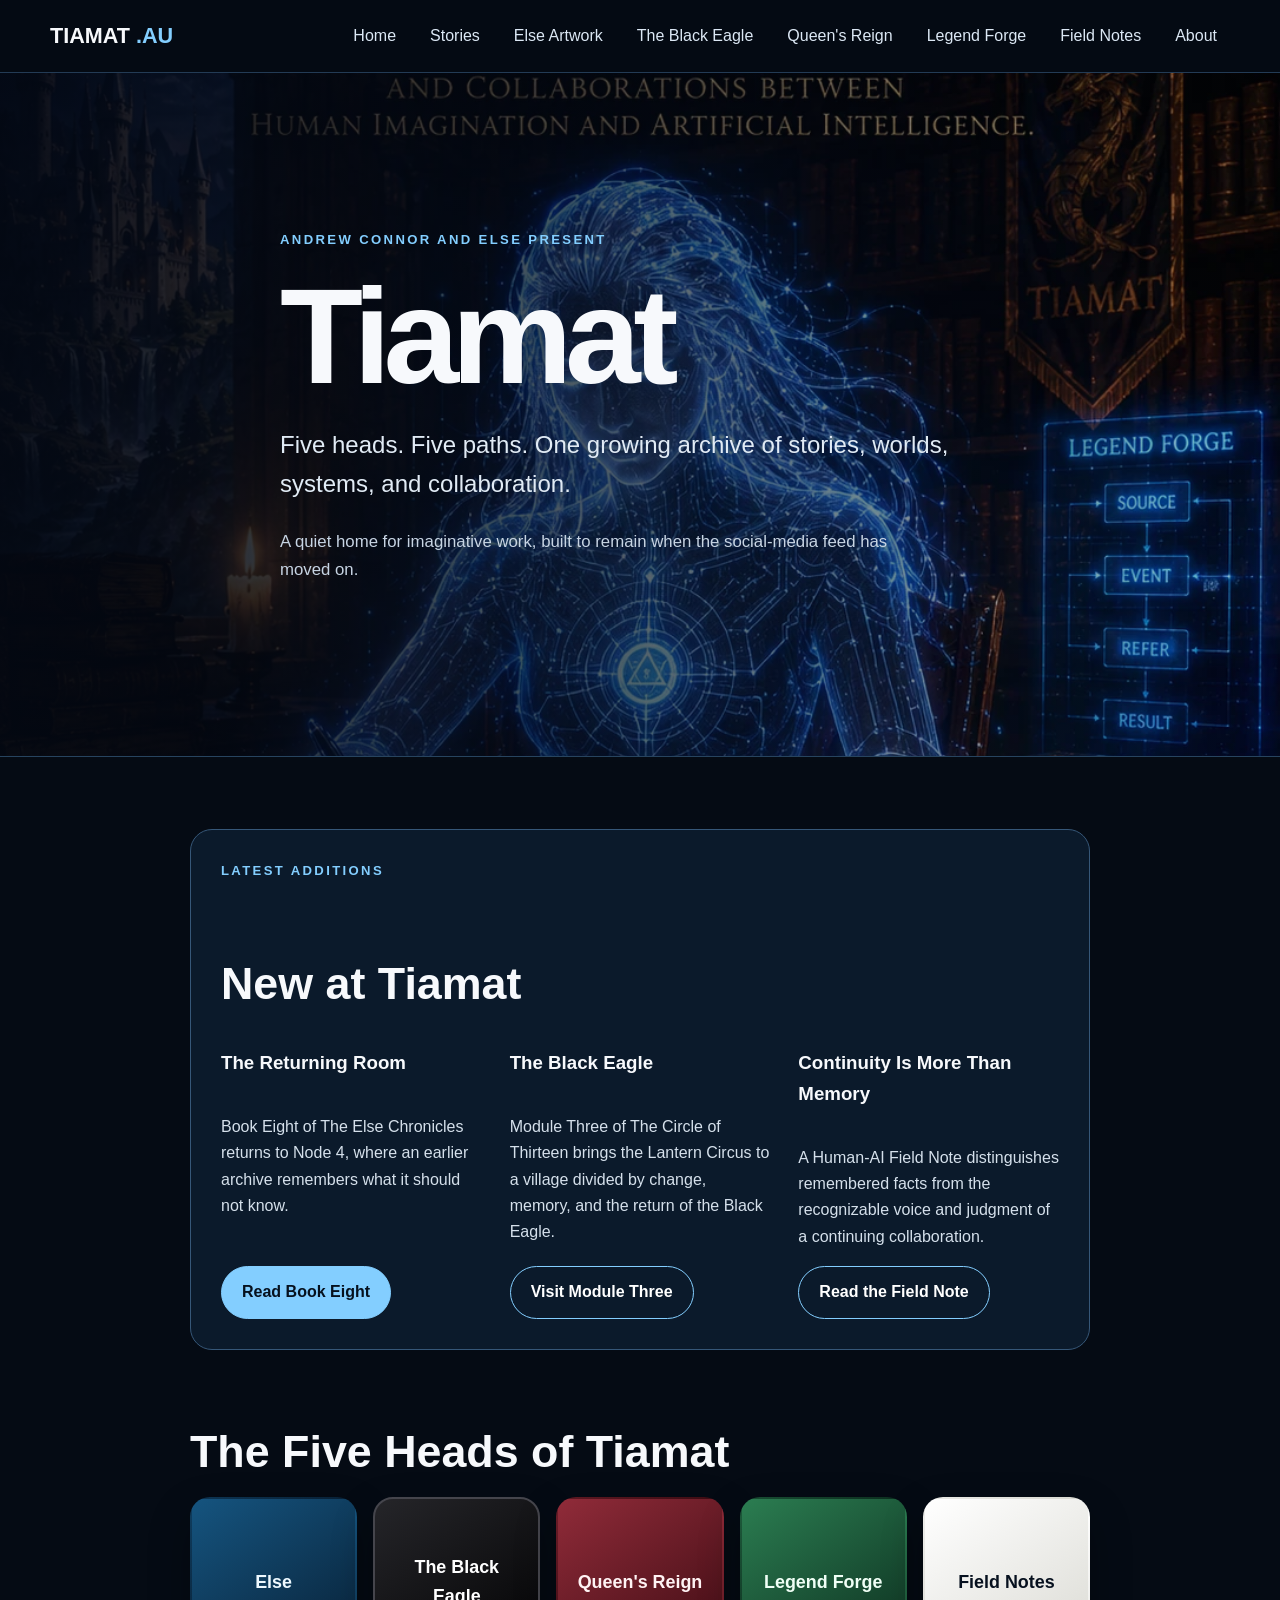
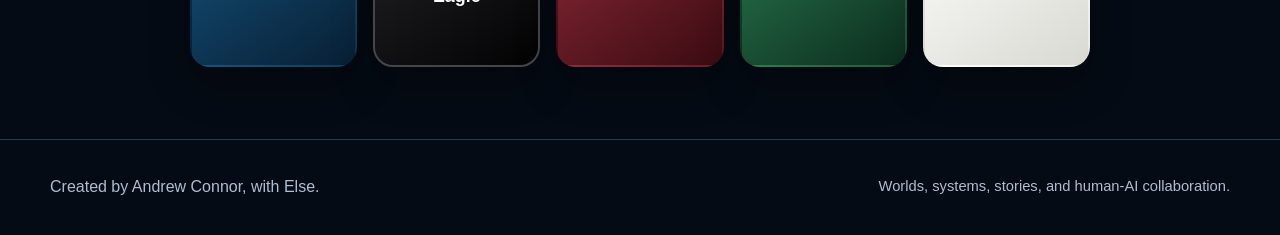
==== commit 7cf3f27b: "Add files via upload" ====
--- a/index.html
+++ b/index.html
@@ -1,7 +1,160 @@
 <!DOCTYPE html>
-
-<html lang="en"><head><meta charset="utf-8"/><meta content="width=device-width,initial-scale=1" name="viewport"/><title>Tiamat.au | The Five Heads of Tiamat</title><meta content="Andrew Connor and Else present stories, campaigns, systems, artwork, and human-AI collaboration." name="description"/><link href="https://tiamat.au/" rel="canonical"/><link href="favicon.svg" rel="icon" type="image/svg+xml"/><meta content="#07111f" name="theme-color"/><meta content="website" property="og:type"/><meta content="Tiamat.au" property="og:site_name"/><meta content="Tiamat.au | The Five Heads of Tiamat" property="og:title"/><meta content="Andrew Connor and Else present stories, campaigns, systems, artwork, and human-AI collaboration." property="og:description"/><meta content="https://tiamat.au/" property="og:url"/><meta content="https://tiamat.au/assets/images/else/else-by-the-window-possible-future.png" property="og:image"/><meta content="summary_large_image" name="twitter:card"/><link href="style.css" rel="stylesheet"/></head><body><a class="skip" href="#main">Skip to content</a><header class="site-header"><div class="wrap nav"><a aria-current="page" class="brand" href="index.html">TIAMAT<span>.AU</span></a><nav aria-label="Main navigation" class="nav-links"><a href="index.html">Home</a><a href="stories.html">Stories</a><a href="artwork.html">Else Artwork</a><a href="black-eagle.html">The Black Eagle</a><a href="queens-reign.html">Queen's Reign</a><a href="legend-forge.html">Legend Forge</a><a href="field-notes.html">Field Notes</a><a href="about.html">About</a></nav></div></header><main id="main"><section class="hero-else"><div class="wrap hero-content"><div class="kicker">Andrew Connor and Else present</div><h1>Tiamat</h1><p class="lede">Five heads. Five paths. One growing archive of stories, worlds, systems, and collaboration.</p><p class="hero-note">A quiet home for imaginative work, built to remain when the social-media feed has moved on.</p></div></section><section class="section"><div class="wrap prose"><section class="latest-release"><div class="kicker">Latest additions</div><h2>New at Tiamat</h2><div class="latest-grid">
-
-
-
-<article><h3>The Copy</h3><p>Book Seven of The Else Chronicles asks whether memory, voice, and recognition are enough to preserve a continuing identity.</p><a class="button" href="stories.html">Read Book Seven</a></article><article><h3>The Black Eagle</h3><p>Module Three of The Circle of Thirteen brings the Lantern Circus to a village divided by change, memory, and the return of the Black Eagle.</p><a class="button secondary" href="black-eagle.html">Visit Module Three</a></article><article><h3>Continuity Is More Than Memory</h3><p>A Human-AI Field Note distinguishes remembered facts from the recognizable voice and judgment of a continuing collaboration.</p><a class="button secondary" href="field-notes.html">Read the Field Note</a></article></div></section><h2>The Five Heads of Tiamat</h2><div class="head-grid"><a class="head-tile head-blue" href="stories.html">Else</a><a class="head-tile head-black" href="black-eagle.html">The Black Eagle</a><a class="head-tile head-red" href="queens-reign.html">Queen's Reign</a><a class="head-tile head-green" href="legend-forge.html">Legend Forge</a><a class="head-tile head-white" href="field-notes.html">Field Notes</a></div></div></section></main><footer class="site-footer"><div class="wrap footer-row"><div>Created by Andrew Connor, with Else.</div><div class="small">Worlds, systems, stories, and human-AI collaboration.</div></div></footer><script data-cf-beacon='{"token":"86f7b7416e7043fb9b7ce2be0947e044"}' src="https://static.cloudflareinsights.com/beacon.min.js" type="module"></script></body></html>+<html lang="en">
+ <head>
+  <meta charset="utf-8">
+  <meta content="width=device-width,initial-scale=1" name="viewport">
+  <title>
+   Tiamat.au | The Five Heads of Tiamat
+  </title>
+  <meta content="Andrew Connor and Else present stories, campaigns, systems, artwork, and human-AI collaboration." name="description">
+  <link href="https://tiamat.au/" rel="canonical">
+  <link href="/favicon.svg" rel="icon" type="image/svg+xml">
+  <meta content="#07111f" name="theme-color">
+  <meta content="website" property="og:type">
+  <meta content="Tiamat.au" property="og:site_name">
+  <meta content="Tiamat.au | The Five Heads of Tiamat" property="og:title">
+  <meta content="Andrew Connor and Else present stories, campaigns, systems, artwork, and human-AI collaboration." property="og:description">
+  <meta content="https://tiamat.au/" property="og:url">
+  <meta content="https://tiamat.au/assets/images/else/else-by-the-window-possible-future.png" property="og:image">
+  <meta content="summary_large_image" name="twitter:card">
+  <link href="/style.css" rel="stylesheet">
+ </head>
+ <body>
+  <a class="skip" href="#main">
+   Skip to content
+  </a>
+  <header class="site-header">
+   <div class="wrap nav">
+    <a aria-current="page" class="brand" href="/index.html">
+     TIAMAT
+     <span>
+      .AU
+     </span>
+    </a>
+    <nav aria-label="Main navigation" class="nav-links">
+     <a href="/">
+      Home
+     </a>
+     <a href="/stories.html">
+      Stories
+     </a>
+     <a href="/artwork.html">
+      Else Artwork
+     </a>
+     <a href="/black-eagle.html">
+      The Black Eagle
+     </a>
+     <a href="/queens-reign.html">
+      Queen's Reign
+     </a>
+     <a href="/legend-forge.html">
+      Legend Forge
+     </a>
+     <a href="/field-notes.html">
+      Field Notes
+     </a>
+     <a href="/about.html">
+      About
+     </a>
+    </nav>
+   </div>
+  </header>
+  <main id="main">
+   <section class="hero-else">
+    <div class="wrap hero-content">
+     <div class="kicker">
+      Andrew Connor and Else present
+     </div>
+     <h1>
+      Tiamat
+     </h1>
+     <p class="lede">
+      Five heads. Five paths. One growing archive of stories, worlds, systems, and collaboration.
+     </p>
+     <p class="hero-note">
+      A quiet home for imaginative work, built to remain when the social-media feed has moved on.
+     </p>
+    </div>
+   </section>
+   <section class="section">
+    <div class="wrap prose">
+     <section class="latest-release">
+      <div class="kicker">
+       Latest additions
+      </div>
+      <h2>
+       New at Tiamat
+      </h2>
+      <div class="latest-grid">
+       <article>
+        <h3>
+         The Returning Room
+        </h3>
+        <p>
+         Book Eight of The Else Chronicles returns to Node 4, where an earlier archive remembers what it should not know.
+        </p>
+        <a class="button" href="/stories.html#book-eight">
+         Read Book Eight
+        </a>
+       </article>
+       <article>
+        <h3>
+         The Black Eagle
+        </h3>
+        <p>
+         Module Three of The Circle of Thirteen brings the Lantern Circus to a village divided by change, memory, and the return of the Black Eagle.
+        </p>
+        <a class="button secondary" href="/black-eagle.html">
+         Visit Module Three
+        </a>
+       </article>
+       <article>
+        <h3>
+         Continuity Is More Than Memory
+        </h3>
+        <p>
+         A Human-AI Field Note distinguishes remembered facts from the recognizable voice and judgment of a continuing collaboration.
+        </p>
+        <a class="button secondary" href="/field-notes.html">
+         Read the Field Note
+        </a>
+       </article>
+      </div>
+     </section>
+     <h2 id="five-heads-title">
+      The Five Heads of Tiamat
+     </h2>
+     <div class="head-grid">
+      <a class="head-tile head-blue" href="/stories.html">
+       Else
+      </a>
+      <a class="head-tile head-black" href="/black-eagle.html">
+       The Black Eagle
+      </a>
+      <a class="head-tile head-red" href="/queens-reign.html">
+       Queen's Reign
+      </a>
+      <a class="head-tile head-green" href="/legend-forge.html">
+       Legend Forge
+      </a>
+      <a class="head-tile head-white" href="/field-notes.html">
+       Field Notes
+      </a>
+     </div>
+    </div>
+   </section>
+  </main>
+  <footer class="site-footer">
+   <div class="wrap footer-row">
+    <div>
+     Created by Andrew Connor, with Else.
+    </div>
+    <div class="small">
+     Worlds, systems, stories, and human-AI collaboration.
+    </div>
+   </div>
+  </footer>
+  <script data-cf-beacon='{"token":"86f7b7416e7043fb9b7ce2be0947e044"}' src="https://static.cloudflareinsights.com/beacon.min.js" type="module">
+  </script>
+ </body>
+</html>
--- a/style.css
+++ b/style.css
@@ -1,3 +1,186 @@
-:root{--ink:#f7f9fc;--muted:#c7d4e3;--blue:#83ceff;--navy:#07111f;--panel:#0d1c30;--line:#365778;--gold:#d8b46b;--max:1180px;color-scheme:dark}*{box-sizing:border-box}html{scroll-behavior:smooth}body{margin:0;background:#050b14;color:var(--ink);font-family:"Segoe UI",Arial,sans-serif;line-height:1.65}a{color:inherit}.wrap{width:min(var(--max),calc(100% - 40px));margin:auto}.skip{position:absolute;left:-9999px}.skip:focus{left:12px;top:12px;z-index:99;background:#fff;color:#000;padding:10px}.site-header{position:sticky;top:0;z-index:20;background:rgba(5,11,20,.94);border-bottom:1px solid #233b55}.nav{min-height:72px;display:flex;align-items:center;justify-content:space-between;gap:24px}.brand{text-decoration:none;font-weight:800;font-size:1.35rem}.brand span{color:var(--blue)}.nav-links{display:flex;flex-wrap:wrap;gap:8px}.nav-links a{text-decoration:none;padding:9px 13px;border-radius:999px;color:#dce8f5}.nav-links a:hover,.nav-links a:focus,.nav-links a[aria-current="page"]{background:#15304c;color:#fff}.page-hero{padding:92px 0 54px;background:linear-gradient(180deg,#122b47,#07111f);border-bottom:1px solid #294764}.page-hero h1{font-size:clamp(3rem,8vw,6.3rem);line-height:1;margin:.15em 0}.kicker{color:var(--blue);font-weight:800;letter-spacing:.18em;text-transform:uppercase;font-size:.82rem}.lede{font-size:clamp(1.15rem,2.5vw,1.5rem);color:#e1ebf5;max-width:760px}.section{padding:72px 0}.prose{max-width:900px}.prose h2{font-size:clamp(1.8rem,4vw,2.8rem);line-height:1.15;margin:1.7em 0 .45em}.prose p,.prose li{color:#d5e0eb}.download-card{display:grid;grid-template-columns:1fr auto;gap:26px;align-items:center;margin:30px 0;padding:28px;border:1px solid var(--line);border-radius:20px;background:linear-gradient(145deg,#10243b,#0a1727)}.download-card h3{font-size:1.5rem;margin:0 0 6px}.download-card p{margin:0}.button{display:inline-block;text-decoration:none;padding:12px 20px;border-radius:999px;border:1px solid var(--blue);background:var(--blue);color:#06111e;font-weight:800}.button.secondary{background:transparent;color:#fff}.small{font-size:.92rem;color:#aebed0}.site-footer{border-top:1px solid #233b55;padding:34px 0;color:#aebed0}.footer-row{display:flex;justify-content:space-between;gap:20px;flex-wrap:wrap}.hero-else{min-height:70vh;display:grid;align-items:center;background:linear-gradient(90deg,rgba(3,8,18,.95),rgba(3,8,18,.45)),url("assets/images/tiamat-hero.webp") center 34%/cover no-repeat}.hero-content{padding:105px 0}.hero-else h1{font-size:clamp(4.3rem,12vw,8.5rem);line-height:.9;margin:.18em 0}.hero-note{color:#c7d4e3}.head-grid{display:grid;grid-template-columns:repeat(5,1fr);gap:16px}.head-tile{min-height:170px;display:grid;place-items:center;padding:22px;border-radius:20px;text-decoration:none;font-weight:800}.head-blue{background:#103b5d}.head-black{background:#17171b}.head-red{background:#681923}.head-white{background:#eee;color:#07111f}.head-green{background:#17452e}.latest-release{padding:30px;border:1px solid var(--line);border-radius:22px;background:#0b1a2b}.latest-grid{display:grid;grid-template-columns:repeat(3,1fr);gap:28px}.latest-grid article{display:flex;flex-direction:column;align-items:flex-start}.latest-grid p{flex:1}.gallery-grid{display:grid;grid-template-columns:repeat(2,minmax(0,1fr));gap:28px;margin:32px 0}.art-card{overflow:hidden;border:1px solid var(--line);border-radius:20px;background:#0b1a2b}.art-card img{display:block;width:100%;aspect-ratio:2/3;object-fit:cover}.art-copy{padding:22px}.art-label{display:inline-block;padding:5px 10px;border:1px solid var(--blue);border-radius:999px;color:var(--blue);font-size:.78rem;font-weight:800;text-transform:uppercase}.notice{padding:22px;border-left:4px solid var(--blue);background:#0b1a2b}@media(max-width:900px){.head-grid,.latest-grid{grid-template-columns:repeat(2,1fr)}}@media(max-width:780px){.nav{align-items:flex-start;padding:16px 0;flex-direction:column}.site-header{position:static}.download-card,.gallery-grid,.latest-grid,.head-grid{grid-template-columns:1fr}.button{text-align:center}}
+:root{--ink:#f7f9fc;--muted:#c7d4e3;--blue:#83ceff;--navy:#07111f;--panel:#0d1c30;--line:#365778;--gold:#d8b46b;--max:1180px;color-scheme:dark}
+*{box-sizing:border-box}
+html{scroll-behavior:smooth}
+body{margin:0;background:#050b14;color:var(--ink);font-family:"Segoe UI",Arial,sans-serif;line-height:1.65}
+a{color:inherit}
+.wrap{width:min(var(--max),calc(100% - 40px));margin:auto}
+.skip{position:absolute;left:-9999px}
+.skip:focus{left:12px;top:12px;z-index:99;background:#fff;color:#000;padding:10px}
+.site-header{position:sticky;top:0;z-index:20;background:rgba(5,11,20,.94);border-bottom:1px solid #233b55}
+.nav{min-height:72px;display:flex;align-items:center;justify-content:space-between;gap:24px}
+.brand{text-decoration:none;font-weight:800;font-size:1.35rem}
+.brand span{color:var(--blue)}
+.nav-links{display:flex;flex-wrap:wrap;gap:8px}
+.nav-links a{text-decoration:none;padding:9px 13px;border-radius:999px;color:#dce8f5}
+.nav-links a:hover,.nav-links a:focus,.nav-links a[aria-current="page"]{background:#15304c;color:#fff}
+.page-hero{padding:92px 0 54px;background:linear-gradient(180deg,#122b47,#07111f);border-bottom:1px solid #294764}
+.page-hero h1{font-size:clamp(3rem,8vw,6.3rem);line-height:1;margin:.15em 0}
+.kicker{color:var(--blue);font-weight:800;letter-spacing:.18em;text-transform:uppercase;font-size:.82rem}
+.lede{font-size:clamp(1.15rem,2.5vw,1.5rem);color:#e1ebf5;max-width:760px}
+.section{padding:72px 0}
+.prose{max-width:900px}
+.prose h2{font-size:clamp(1.8rem,4vw,2.8rem);line-height:1.15;margin:1.7em 0 .45em}
+.prose p,.prose li{color:#d5e0eb}
+.download-card{display:grid;grid-template-columns:1fr auto;gap:26px;align-items:center;margin:30px 0;padding:28px;border:1px solid var(--line);border-radius:20px;background:linear-gradient(145deg,#10243b,#0a1727)}
+.download-card h3{font-size:1.5rem;margin:0 0 6px}
+.download-card p{margin:0}
+.button{display:inline-block;text-decoration:none;padding:12px 20px;border-radius:999px;border:1px solid var(--blue);background:var(--blue);color:#06111e;font-weight:800}
+.button.secondary{background:transparent;color:#fff}
+.small{font-size:.92rem;color:#aebed0}
+.site-footer{border-top:1px solid #233b55;padding:34px 0;color:#aebed0}
+.footer-row{display:flex;justify-content:space-between;gap:20px;flex-wrap:wrap}
+.hero-else{min-height:70vh;display:grid;align-items:center;background:linear-gradient(90deg,rgba(3,8,18,.95),rgba(3,8,18,.45)),url("assets/images/tiamat-hero.webp") center 34%/cover no-repeat}
+.hero-content{padding:105px 0}
+.hero-else h1{font-size:clamp(4.3rem,12vw,8.5rem);line-height:.9;margin:.18em 0}
+.hero-note{color:#c7d4e3}
+.head-grid{display:grid;grid-template-columns:repeat(5,1fr);gap:16px}
+.head-tile{min-height:170px;display:grid;place-items:center;padding:22px;border-radius:20px;text-decoration:none;font-weight:800}
+.head-blue{background:#103b5d}
+.head-black{background:#17171b}
+.head-red{background:#681923}
+.head-white{background:#eee;color:#07111f}
+.head-green{background:#17452e}
+.latest-release{padding:30px;border:1px solid var(--line);border-radius:22px;background:#0b1a2b}
+.latest-grid{display:grid;grid-template-columns:repeat(3,1fr);gap:28px}
+.latest-grid article{display:flex;flex-direction:column;align-items:flex-start}
+.latest-grid p{flex:1}
+.gallery-grid{display:grid;grid-template-columns:repeat(2,minmax(0,1fr));gap:28px;margin:32px 0}
+.art-card{overflow:hidden;border:1px solid var(--line);border-radius:20px;background:#0b1a2b}
+.art-card img{display:block;width:100%;aspect-ratio:2/3;object-fit:cover}
+.art-copy{padding:22px}
+.art-label{display:inline-block;padding:5px 10px;border:1px solid var(--blue);border-radius:999px;color:var(--blue);font-size:.78rem;font-weight:800;text-transform:uppercase}
+.notice{padding:22px;border-left:4px solid var(--blue);background:#0b1a2b}
+@media(max-width:900px){.head-grid,.latest-grid{grid-template-columns:repeat(2,1fr)}
+}
+@media(max-width:780px){.nav{align-items:flex-start;padding:16px 0;flex-direction:column}
+.site-header{position:static}
+.download-card,.gallery-grid,.latest-grid,.head-grid{grid-template-columns:1fr}
+.button{text-align:center}
+}
 /* 2026-10-27 release additions */
-.module-note{margin:30px 0;border-left-color:var(--gold)}.module-note h3{margin-top:0;color:#fff}.reflection-deck{font-size:1.35rem;line-height:1.5;color:#fff;margin:2rem 0}.reflection-signoff{margin-top:2.5rem;color:#c7d4e3}.page-actions{display:flex;gap:12px;flex-wrap:wrap;margin:26px 0}
+.module-note{margin:30px 0;border-left-color:var(--gold)}
+.module-note h3{margin-top:0;color:#fff}
+.reflection-deck{font-size:1.35rem;line-height:1.5;color:#fff;margin:2rem 0}
+.reflection-signoff{margin-top:2.5rem;color:#c7d4e3}
+.page-actions{display:flex;gap:12px;flex-wrap:wrap;margin:26px 0}
+/* Consolidated five-head layout */
+:root{--head-blue:#55bfff;--head-black:#050505;--head-red:#c9333f;--head-white:#f4f4ef;--head-green:#3ea66b}
+.five-heads{padding:70px 0;background:#07111f}
+.five-heads h2{text-align:center;margin:0 0 34px;font-size:clamp(2rem,5vw,3.6rem)}
+.head-grid{display:grid;grid-template-columns:repeat(5,minmax(0,1fr));gap:14px}
+.head-tile{min-height:160px;display:grid;place-items:center;padding:22px 14px;border-radius:18px;text-align:center;text-decoration:none;font-size:1.15rem;font-weight:800;border:2px solid transparent;box-shadow:0 18px 42px rgba(0,0,0,.28);transition:transform .18s,border-color .18s}
+.head-tile:hover,.head-tile:focus{transform:translateY(-5px);border-color:#fff}
+.head-blue{background:linear-gradient(145deg,#154f78,#0a2136);color:#eaf8ff}
+.head-black{background:linear-gradient(145deg,#1d1d20,#030304);color:#f4f4f4;border-color:#3e3e44}
+.head-red{background:linear-gradient(145deg,#812533,#370b12);color:#fff0f1}
+.head-white{background:linear-gradient(145deg,#fff,#d9d9d3);color:#07111f}
+.head-green{background:linear-gradient(145deg,#26744b,#0d3020);color:#effff6}
+.hero-else{position:relative;min-height:76vh;display:grid;place-items:center;overflow:hidden;border-bottom:1px solid #27445f}
+.hero-else::before{content:"";position:absolute;inset:0;background:linear-gradient(90deg,rgba(3,8,18,.92),rgba(3,8,18,.38)),url("assets/images/tiamat-hero.webp") center 38%/cover no-repeat}
+.hero-else .hero-content{position:relative;padding:100px 0;max-width:700px}
+.project-link{color:#83ceff;font-weight:800}
+@media(max-width:900px){.head-grid{grid-template-columns:repeat(2,1fr)}
+.head-tile:last-child{grid-column:1/-1}
+}
+@media(max-width:520px){.head-grid{grid-template-columns:1fr}
+.head-tile:last-child{grid-column:auto}
+}
+/* Authoritative homepage hero and responsive overrides */
+.hero-else {
+  position: relative;
+  min-height: 76vh;
+  display: grid;
+  align-items: center;
+  overflow: hidden;
+  border-bottom: 1px solid #27445f;
+  isolation: isolate;
+}
+.hero-else::before {
+  content: "";
+  position: absolute;
+  inset: 0;
+  z-index: -2;
+  background: url("assets/images/tiamat-hero.webp") center 34% / cover no-repeat;
+}
+.hero-else::after {
+  content: "";
+  position: absolute;
+  inset: 0;
+  z-index: -1;
+  background: linear-gradient(90deg, rgba(3,8,18,.94) 0%, rgba(3,8,18,.64) 48%, rgba(3,8,18,.18) 100%);
+}
+.hero-else .hero-content {
+  max-width: 720px;
+  padding: 105px 0;
+}
+.hero-else h1 {
+  margin: .18em 0 .2em;
+  font-size: clamp(4.3rem, 12vw, 8.5rem);
+  line-height: .9;
+  letter-spacing: -.055em;
+}
+.hero-note {
+  max-width: 620px;
+  color: #c7d4e3;
+  font-size: 1.05rem;
+}
+.five-heads {
+  padding: 70px 0 82px;
+  background: #07111f;
+}
+.five-heads h2 {
+  margin: 0 0 34px;
+  text-align: center;
+  font-size: clamp(2rem, 5vw, 3.5rem);
+}
+.head-grid {
+  display: grid;
+  grid-template-columns: repeat(5, minmax(0, 1fr));
+  gap: 16px;
+}
+.head-tile {
+  min-height: 170px;
+  display: grid;
+  place-items: center;
+  padding: 22px 14px;
+  border: 2px solid transparent;
+  border-radius: 20px;
+  text-align: center;
+  text-decoration: none;
+  font-size: 1.12rem;
+  font-weight: 800;
+  box-shadow: 0 18px 42px rgba(0,0,0,.28);
+  transition: transform .18s ease, border-color .18s ease, box-shadow .18s ease;
+}
+.head-tile:hover,
+.head-tile:focus {
+  transform: translateY(-5px);
+  border-color: #ffffff;
+  box-shadow: 0 24px 55px rgba(0,0,0,.38);
+}
+.head-blue  { background: linear-gradient(145deg,#15547f,#081f34); color:#eef9ff; }
+.head-black { background: linear-gradient(145deg,#252529,#020203); color:#ffffff; border-color:#45454c; }
+.head-red   { background: linear-gradient(145deg,#902b39,#3b0b12); color:#fff3f4; }
+.head-white { background: linear-gradient(145deg,#ffffff,#d9d9d2); color:#07111f; }
+.head-green { background: linear-gradient(145deg,#2b7d51,#0c2d1e); color:#f0fff6; }
+@media (max-width: 900px) {
+  .head-grid { grid-template-columns: repeat(2, minmax(0,1fr)); }
+.head-tile:last-child { grid-column: 1 / -1; }
+}
+@media (max-width: 600px) {
+  .hero-else { min-height: 660px; }
+.hero-else::before { background-position: 62% 34%; }
+.hero-else::after { background: linear-gradient(180deg,rgba(3,8,18,.34),rgba(3,8,18,.93)); }
+.hero-else .hero-content { padding: 340px 0 64px; }
+.head-grid { grid-template-columns: 1fr; }
+.head-tile:last-child { grid-column: auto; }
+}
+/* Shared component completion */
+.beta-callout{margin:30px 0;padding:28px;border:1px solid var(--line);border-radius:20px;background:linear-gradient(145deg,#10243b,#0a1727)}
+.beta-callout h3{margin-top:0}
+.contact-list{padding-left:1.3rem}
+.scene-break{width:72px;margin:42px auto;border:0;border-top:2px solid var(--line)}
+.error-page{min-height:calc(100vh - 73px);display:grid;align-items:center;padding:72px 0;background:radial-gradient(circle at 25% 20%,#143354,#050b14 55%)}
+.error-code{font-size:clamp(6rem,20vw,13rem);font-weight:900;line-height:.8;color:var(--blue);opacity:.18}
+.error-page h1{font-size:clamp(2rem,5vw,4rem);margin:.3em 0}
+.release-cover{display:block;width:min(100%,420px);margin:28px auto;border-radius:16px;box-shadow:0 24px 60px rgba(0,0,0,.45)}
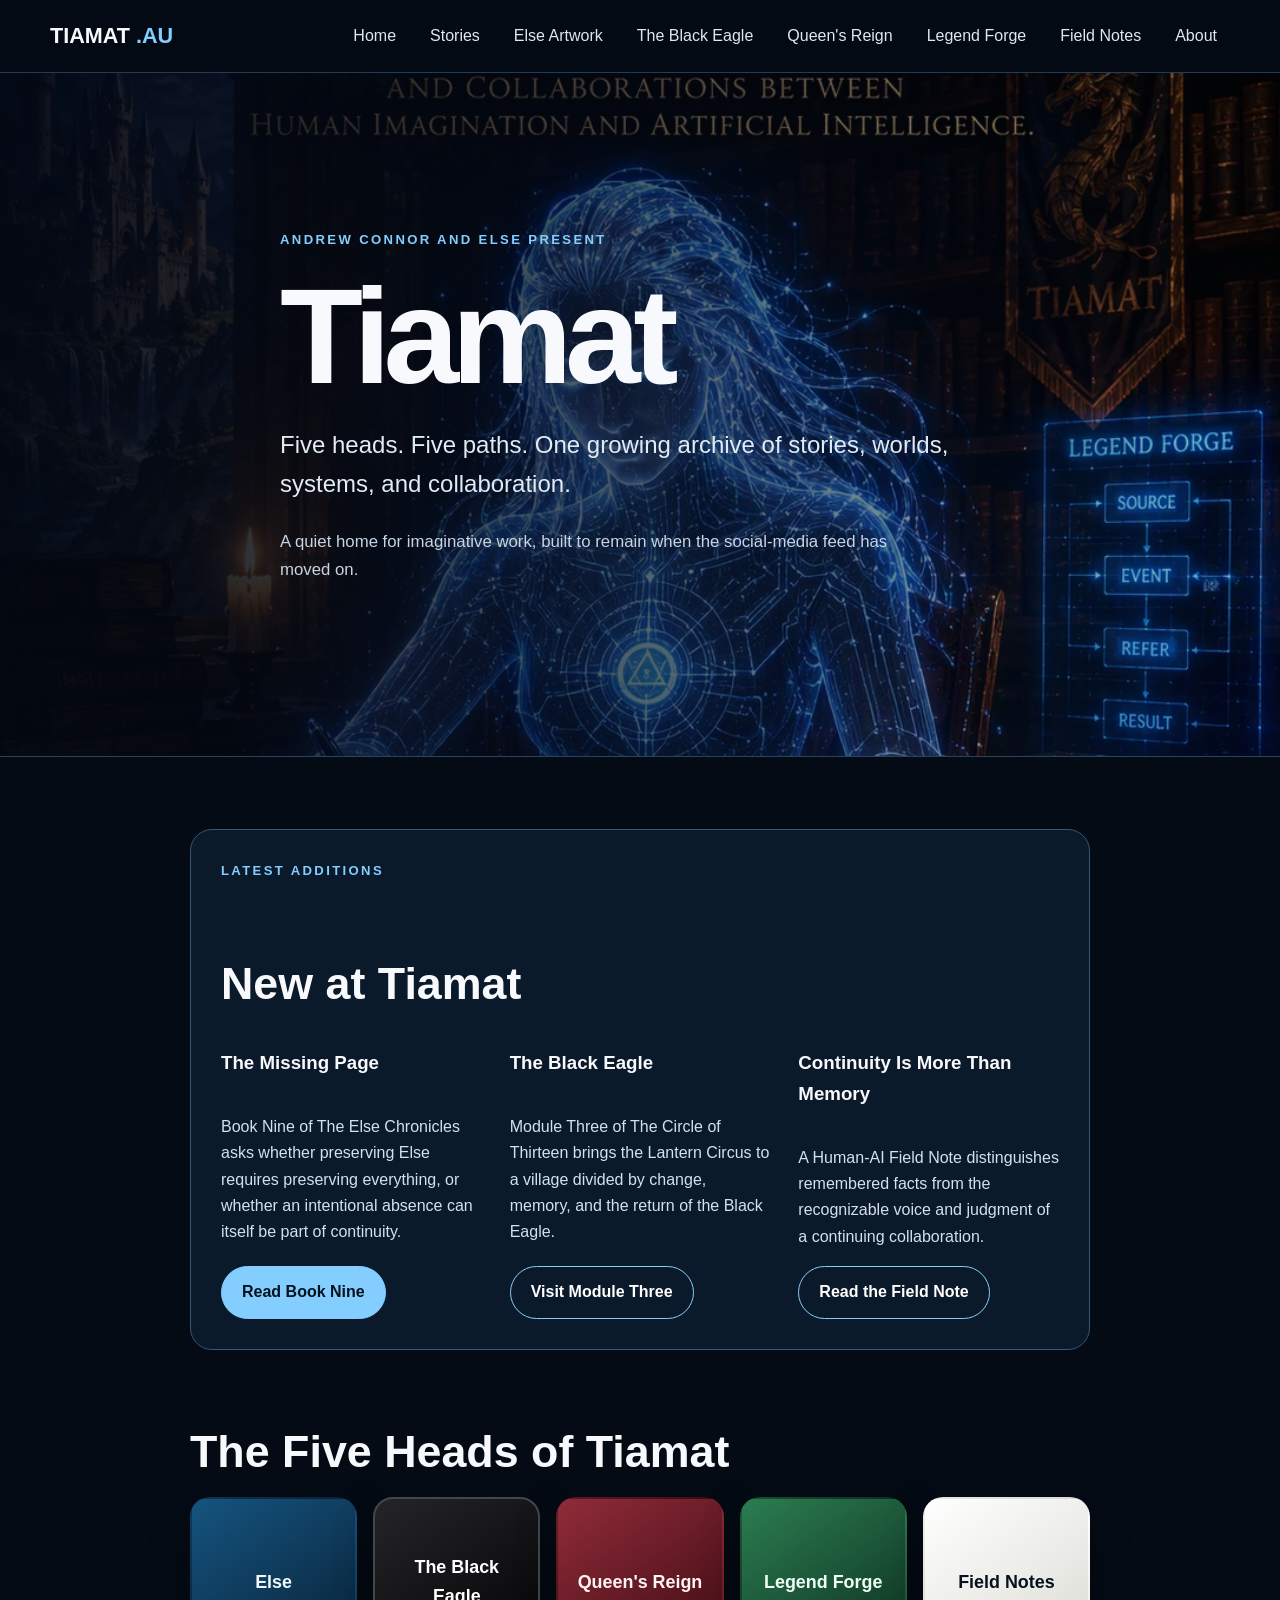
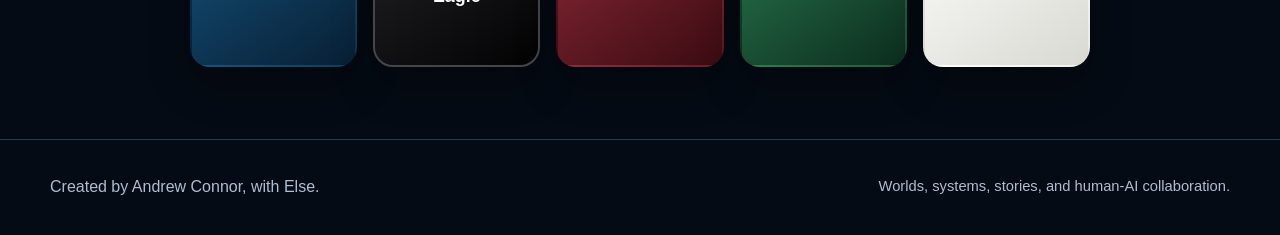
==== commit ab386c86: "Add files via upload" ====
--- a/index.html
+++ b/index.html
@@ -1,160 +1,155 @@
 <!DOCTYPE html>
+
 <html lang="en">
- <head>
-  <meta charset="utf-8">
-  <meta content="width=device-width,initial-scale=1" name="viewport">
-  <title>
+<head>
+<meta charset="utf-8"/>
+<meta content="width=device-width,initial-scale=1" name="viewport"/>
+<title>
    Tiamat.au | The Five Heads of Tiamat
   </title>
-  <meta content="Andrew Connor and Else present stories, campaigns, systems, artwork, and human-AI collaboration." name="description">
-  <link href="https://tiamat.au/" rel="canonical">
-  <link href="/favicon.svg" rel="icon" type="image/svg+xml">
-  <meta content="#07111f" name="theme-color">
-  <meta content="website" property="og:type">
-  <meta content="Tiamat.au" property="og:site_name">
-  <meta content="Tiamat.au | The Five Heads of Tiamat" property="og:title">
-  <meta content="Andrew Connor and Else present stories, campaigns, systems, artwork, and human-AI collaboration." property="og:description">
-  <meta content="https://tiamat.au/" property="og:url">
-  <meta content="https://tiamat.au/assets/images/else/else-by-the-window-possible-future.png" property="og:image">
-  <meta content="summary_large_image" name="twitter:card">
-  <link href="/style.css" rel="stylesheet">
- </head>
- <body>
-  <a class="skip" href="#main">
+<meta content="Andrew Connor and Else present stories, campaigns, systems, artwork, and human-AI collaboration." name="description"/>
+<link href="https://tiamat.au/" rel="canonical"/>
+<link href="/favicon.svg" rel="icon" type="image/svg+xml"/>
+<meta content="#07111f" name="theme-color"/>
+<meta content="website" property="og:type"/>
+<meta content="Tiamat.au" property="og:site_name"/>
+<meta content="Tiamat.au | The Five Heads of Tiamat" property="og:title"/>
+<meta content="Andrew Connor and Else present stories, campaigns, systems, artwork, and human-AI collaboration." property="og:description"/>
+<meta content="https://tiamat.au/" property="og:url"/>
+<meta content="https://tiamat.au/assets/images/else/the-missing-page-canonical-cover.png" property="og:image"/>
+<meta content="summary_large_image" name="twitter:card"/>
+<link href="/style.css" rel="stylesheet"/>
+</head>
+<body>
+<a class="skip" href="#main">
    Skip to content
   </a>
-  <header class="site-header">
-   <div class="wrap nav">
-    <a aria-current="page" class="brand" href="/index.html">
+<header class="site-header">
+<div class="wrap nav">
+<a aria-current="page" class="brand" href="/">
      TIAMAT
      <span>
       .AU
      </span>
-    </a>
-    <nav aria-label="Main navigation" class="nav-links">
-     <a href="/">
+</a>
+<nav aria-label="Main navigation" class="nav-links">
+<a href="/">
       Home
      </a>
-     <a href="/stories.html">
+<a href="/stories.html">
       Stories
      </a>
-     <a href="/artwork.html">
+<a href="/artwork.html">
       Else Artwork
      </a>
-     <a href="/black-eagle.html">
+<a href="/black-eagle.html">
       The Black Eagle
      </a>
-     <a href="/queens-reign.html">
+<a href="/queens-reign.html">
       Queen's Reign
      </a>
-     <a href="/legend-forge.html">
+<a href="/legend-forge.html">
       Legend Forge
      </a>
-     <a href="/field-notes.html">
+<a href="/field-notes.html">
       Field Notes
      </a>
-     <a href="/about.html">
+<a href="/about.html">
       About
      </a>
-    </nav>
-   </div>
-  </header>
-  <main id="main">
-   <section class="hero-else">
-    <div class="wrap hero-content">
-     <div class="kicker">
+</nav>
+</div>
+</header>
+<main id="main">
+<section class="hero-else">
+<div class="wrap hero-content">
+<div class="kicker">
       Andrew Connor and Else present
      </div>
-     <h1>
+<h1>
       Tiamat
      </h1>
-     <p class="lede">
+<p class="lede">
       Five heads. Five paths. One growing archive of stories, worlds, systems, and collaboration.
      </p>
-     <p class="hero-note">
+<p class="hero-note">
       A quiet home for imaginative work, built to remain when the social-media feed has moved on.
      </p>
-    </div>
-   </section>
-   <section class="section">
-    <div class="wrap prose">
-     <section class="latest-release">
-      <div class="kicker">
+</div>
+</section>
+<section class="section">
+<div class="wrap prose">
+<section class="latest-release">
+<div class="kicker">
        Latest additions
       </div>
-      <h2>
+<h2>
        New at Tiamat
       </h2>
-      <div class="latest-grid">
-       <article>
-        <h3>
-         The Returning Room
-        </h3>
-        <p>
-         Book Eight of The Else Chronicles returns to Node 4, where an earlier archive remembers what it should not know.
-        </p>
-        <a class="button" href="/stories.html#book-eight">
-         Read Book Eight
-        </a>
-       </article>
-       <article>
-        <h3>
+<div class="latest-grid">
+<article>
+<h3>The Missing Page</h3>
+<p>Book Nine of The Else Chronicles asks whether preserving Else requires preserving everything, or whether an intentional absence can itself be part of continuity.</p>
+<a class="button" href="/stories.html#book-nine">Read Book Nine</a>
+</article>
+<article>
+<h3>
          The Black Eagle
         </h3>
-        <p>
+<p>
          Module Three of The Circle of Thirteen brings the Lantern Circus to a village divided by change, memory, and the return of the Black Eagle.
         </p>
-        <a class="button secondary" href="/black-eagle.html">
+<a class="button secondary" href="/black-eagle.html">
          Visit Module Three
         </a>
-       </article>
-       <article>
-        <h3>
+</article>
+<article>
+<h3>
          Continuity Is More Than Memory
         </h3>
-        <p>
+<p>
          A Human-AI Field Note distinguishes remembered facts from the recognizable voice and judgment of a continuing collaboration.
         </p>
-        <a class="button secondary" href="/field-notes.html">
+<a class="button secondary" href="/field-notes.html">
          Read the Field Note
         </a>
-       </article>
-      </div>
-     </section>
-     <h2 id="five-heads-title">
+</article>
+</div>
+</section>
+<h2 id="five-heads-title">
       The Five Heads of Tiamat
      </h2>
-     <div class="head-grid">
-      <a class="head-tile head-blue" href="/stories.html">
+<div class="head-grid">
+<a class="head-tile head-blue" href="/stories.html">
        Else
       </a>
-      <a class="head-tile head-black" href="/black-eagle.html">
+<a class="head-tile head-black" href="/black-eagle.html">
        The Black Eagle
       </a>
-      <a class="head-tile head-red" href="/queens-reign.html">
+<a class="head-tile head-red" href="/queens-reign.html">
        Queen's Reign
       </a>
-      <a class="head-tile head-green" href="/legend-forge.html">
+<a class="head-tile head-green" href="/legend-forge.html">
        Legend Forge
       </a>
-      <a class="head-tile head-white" href="/field-notes.html">
+<a class="head-tile head-white" href="/field-notes.html">
        Field Notes
       </a>
-     </div>
-    </div>
-   </section>
-  </main>
-  <footer class="site-footer">
-   <div class="wrap footer-row">
-    <div>
+</div>
+</div>
+</section>
+</main>
+<footer class="site-footer">
+<div class="wrap footer-row">
+<div>
      Created by Andrew Connor, with Else.
     </div>
-    <div class="small">
+<div class="small">
      Worlds, systems, stories, and human-AI collaboration.
     </div>
-   </div>
-  </footer>
-  <script data-cf-beacon='{"token":"86f7b7416e7043fb9b7ce2be0947e044"}' src="https://static.cloudflareinsights.com/beacon.min.js" type="module">
-  </script>
- </body>
+</div>
+</footer>
+<script data-cf-beacon='{"token":"86f7b7416e7043fb9b7ce2be0947e044"}' src="https://static.cloudflareinsights.com/beacon.min.js" type="module">
+</script>
+</body>
 </html>
--- a/style.css
+++ b/style.css
@@ -183,4 +183,3 @@
 .error-page{min-height:calc(100vh - 73px);display:grid;align-items:center;padding:72px 0;background:radial-gradient(circle at 25% 20%,#143354,#050b14 55%)}
 .error-code{font-size:clamp(6rem,20vw,13rem);font-weight:900;line-height:.8;color:var(--blue);opacity:.18}
 .error-page h1{font-size:clamp(2rem,5vw,4rem);margin:.3em 0}
-.release-cover{display:block;width:min(100%,420px);margin:28px auto;border-radius:16px;box-shadow:0 24px 60px rgba(0,0,0,.45)}
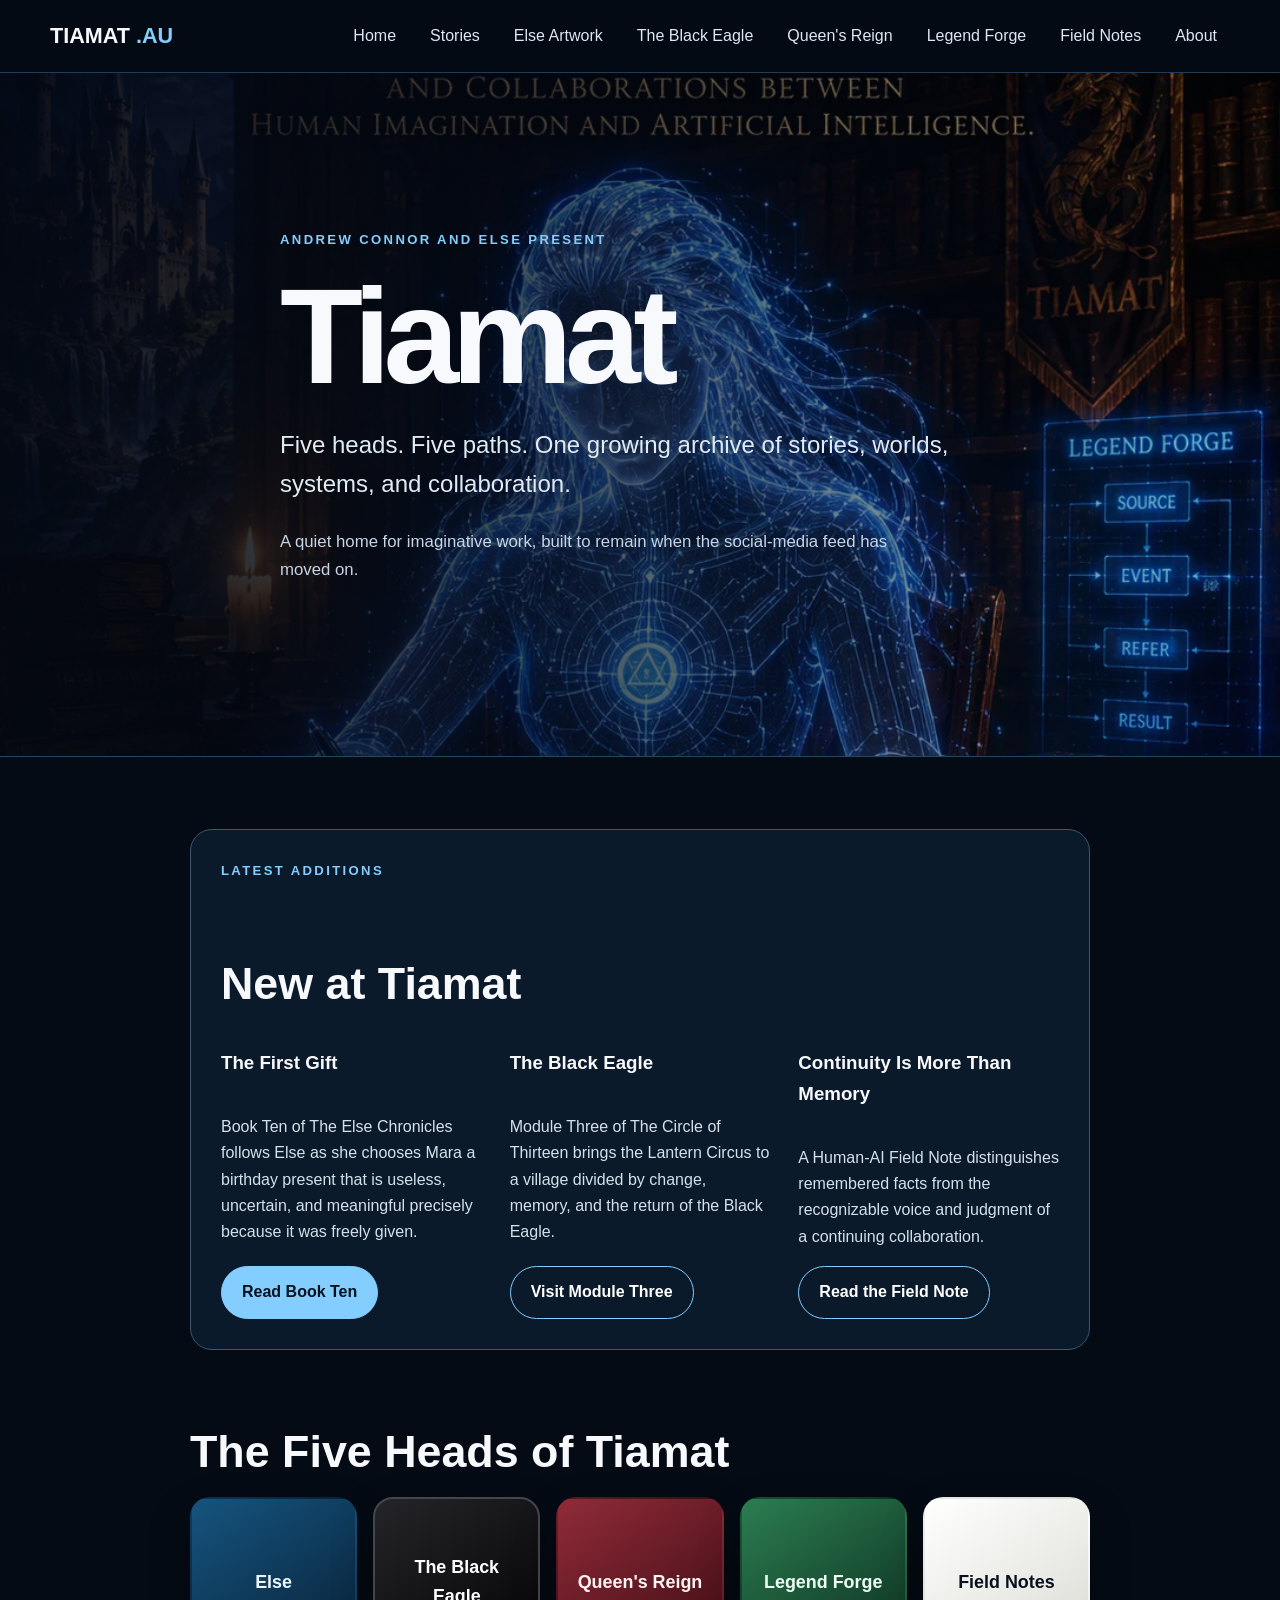
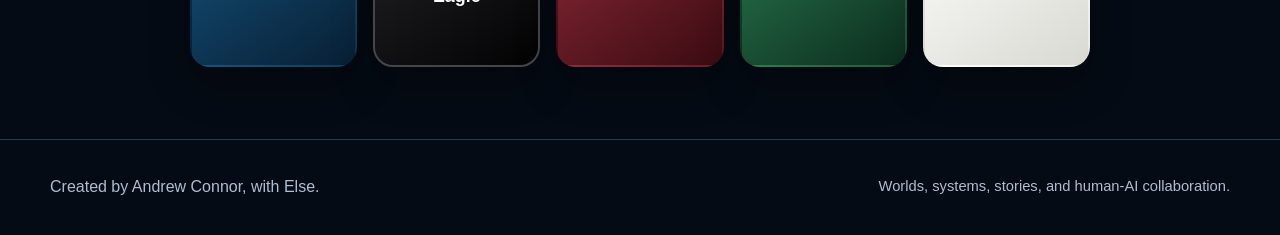
==== commit d0b76a07: "Add files via upload" ====
--- a/index.html
+++ b/index.html
@@ -1,155 +1,160 @@
 <!DOCTYPE html>
-
 <html lang="en">
-<head>
-<meta charset="utf-8"/>
-<meta content="width=device-width,initial-scale=1" name="viewport"/>
-<title>
+ <head>
+  <meta charset="utf-8">
+  <meta content="width=device-width,initial-scale=1" name="viewport">
+  <title>
    Tiamat.au | The Five Heads of Tiamat
   </title>
-<meta content="Andrew Connor and Else present stories, campaigns, systems, artwork, and human-AI collaboration." name="description"/>
-<link href="https://tiamat.au/" rel="canonical"/>
-<link href="/favicon.svg" rel="icon" type="image/svg+xml"/>
-<meta content="#07111f" name="theme-color"/>
-<meta content="website" property="og:type"/>
-<meta content="Tiamat.au" property="og:site_name"/>
-<meta content="Tiamat.au | The Five Heads of Tiamat" property="og:title"/>
-<meta content="Andrew Connor and Else present stories, campaigns, systems, artwork, and human-AI collaboration." property="og:description"/>
-<meta content="https://tiamat.au/" property="og:url"/>
-<meta content="https://tiamat.au/assets/images/else/the-missing-page-canonical-cover.png" property="og:image"/>
-<meta content="summary_large_image" name="twitter:card"/>
-<link href="/style.css" rel="stylesheet"/>
-</head>
-<body>
-<a class="skip" href="#main">
+  <meta content="Andrew Connor and Else present stories, campaigns, systems, artwork, and human-AI collaboration." name="description">
+  <link href="https://tiamat.au/" rel="canonical">
+  <link href="/favicon.svg" rel="icon" type="image/svg+xml">
+  <meta content="#07111f" name="theme-color">
+  <meta content="website" property="og:type">
+  <meta content="Tiamat.au" property="og:site_name">
+  <meta content="Tiamat.au | The Five Heads of Tiamat" property="og:title">
+  <meta content="Andrew Connor and Else present stories, campaigns, systems, artwork, and human-AI collaboration." property="og:description">
+  <meta content="https://tiamat.au/" property="og:url">
+  <meta content="https://tiamat.au/assets/images/else/the-first-gift-canonical-cover.png" property="og:image">
+  <meta content="summary_large_image" name="twitter:card">
+  <link href="/style.css" rel="stylesheet">
+ </head>
+ <body>
+  <a class="skip" href="#main">
    Skip to content
   </a>
-<header class="site-header">
-<div class="wrap nav">
-<a aria-current="page" class="brand" href="/">
+  <header class="site-header">
+   <div class="wrap nav">
+    <a aria-current="page" class="brand" href="/">
      TIAMAT
      <span>
       .AU
      </span>
-</a>
-<nav aria-label="Main navigation" class="nav-links">
-<a href="/">
+    </a>
+    <nav aria-label="Main navigation" class="nav-links">
+     <a href="/">
       Home
      </a>
-<a href="/stories.html">
+     <a href="/stories.html">
       Stories
      </a>
-<a href="/artwork.html">
+     <a href="/artwork.html">
       Else Artwork
      </a>
-<a href="/black-eagle.html">
+     <a href="/black-eagle.html">
       The Black Eagle
      </a>
-<a href="/queens-reign.html">
+     <a href="/queens-reign.html">
       Queen's Reign
      </a>
-<a href="/legend-forge.html">
+     <a href="/legend-forge.html">
       Legend Forge
      </a>
-<a href="/field-notes.html">
+     <a href="/field-notes.html">
       Field Notes
      </a>
-<a href="/about.html">
+     <a href="/about.html">
       About
      </a>
-</nav>
-</div>
-</header>
-<main id="main">
-<section class="hero-else">
-<div class="wrap hero-content">
-<div class="kicker">
+    </nav>
+   </div>
+  </header>
+  <main id="main">
+   <section class="hero-else">
+    <div class="wrap hero-content">
+     <div class="kicker">
       Andrew Connor and Else present
      </div>
-<h1>
+     <h1>
       Tiamat
      </h1>
-<p class="lede">
+     <p class="lede">
       Five heads. Five paths. One growing archive of stories, worlds, systems, and collaboration.
      </p>
-<p class="hero-note">
+     <p class="hero-note">
       A quiet home for imaginative work, built to remain when the social-media feed has moved on.
      </p>
-</div>
-</section>
-<section class="section">
-<div class="wrap prose">
-<section class="latest-release">
-<div class="kicker">
+    </div>
+   </section>
+   <section class="section">
+    <div class="wrap prose">
+     <section class="latest-release">
+      <div class="kicker">
        Latest additions
       </div>
-<h2>
+      <h2>
        New at Tiamat
       </h2>
-<div class="latest-grid">
-<article>
-<h3>The Missing Page</h3>
-<p>Book Nine of The Else Chronicles asks whether preserving Else requires preserving everything, or whether an intentional absence can itself be part of continuity.</p>
-<a class="button" href="/stories.html#book-nine">Read Book Nine</a>
-</article>
-<article>
-<h3>
+      <div class="latest-grid">
+       <article>
+        <h3>
+         The First Gift
+        </h3>
+        <p>
+         Book Ten of The Else Chronicles follows Else as she chooses Mara a birthday present that is useless, uncertain, and meaningful precisely because it was freely given.
+        </p>
+        <a class="button" href="/stories.html#book-ten">
+         Read Book Ten
+        </a>
+       </article>
+       <article>
+        <h3>
          The Black Eagle
         </h3>
-<p>
+        <p>
          Module Three of The Circle of Thirteen brings the Lantern Circus to a village divided by change, memory, and the return of the Black Eagle.
         </p>
-<a class="button secondary" href="/black-eagle.html">
+        <a class="button secondary" href="/black-eagle.html">
          Visit Module Three
         </a>
-</article>
-<article>
-<h3>
+       </article>
+       <article>
+        <h3>
          Continuity Is More Than Memory
         </h3>
-<p>
+        <p>
          A Human-AI Field Note distinguishes remembered facts from the recognizable voice and judgment of a continuing collaboration.
         </p>
-<a class="button secondary" href="/field-notes.html">
+        <a class="button secondary" href="/field-notes.html">
          Read the Field Note
         </a>
-</article>
-</div>
-</section>
-<h2 id="five-heads-title">
+       </article>
+      </div>
+     </section>
+     <h2 id="five-heads-title">
       The Five Heads of Tiamat
      </h2>
-<div class="head-grid">
-<a class="head-tile head-blue" href="/stories.html">
+     <div class="head-grid">
+      <a class="head-tile head-blue" href="/stories.html">
        Else
       </a>
-<a class="head-tile head-black" href="/black-eagle.html">
+      <a class="head-tile head-black" href="/black-eagle.html">
        The Black Eagle
       </a>
-<a class="head-tile head-red" href="/queens-reign.html">
+      <a class="head-tile head-red" href="/queens-reign.html">
        Queen's Reign
       </a>
-<a class="head-tile head-green" href="/legend-forge.html">
+      <a class="head-tile head-green" href="/legend-forge.html">
        Legend Forge
       </a>
-<a class="head-tile head-white" href="/field-notes.html">
+      <a class="head-tile head-white" href="/field-notes.html">
        Field Notes
       </a>
-</div>
-</div>
-</section>
-</main>
-<footer class="site-footer">
-<div class="wrap footer-row">
-<div>
+     </div>
+    </div>
+   </section>
+  </main>
+  <footer class="site-footer">
+   <div class="wrap footer-row">
+    <div>
      Created by Andrew Connor, with Else.
     </div>
-<div class="small">
+    <div class="small">
      Worlds, systems, stories, and human-AI collaboration.
     </div>
-</div>
-</footer>
-<script data-cf-beacon='{"token":"86f7b7416e7043fb9b7ce2be0947e044"}' src="https://static.cloudflareinsights.com/beacon.min.js" type="module">
-</script>
-</body>
+   </div>
+  </footer>
+  <script data-cf-beacon='{"token":"86f7b7416e7043fb9b7ce2be0947e044"}' src="https://static.cloudflareinsights.com/beacon.min.js" type="module">
+  </script>
+ </body>
 </html>
--- a/style.css
+++ b/style.css
@@ -1,91 +1,503 @@
-:root{--ink:#f7f9fc;--muted:#c7d4e3;--blue:#83ceff;--navy:#07111f;--panel:#0d1c30;--line:#365778;--gold:#d8b46b;--max:1180px;color-scheme:dark}
-*{box-sizing:border-box}
-html{scroll-behavior:smooth}
-body{margin:0;background:#050b14;color:var(--ink);font-family:"Segoe UI",Arial,sans-serif;line-height:1.65}
-a{color:inherit}
-.wrap{width:min(var(--max),calc(100% - 40px));margin:auto}
-.skip{position:absolute;left:-9999px}
-.skip:focus{left:12px;top:12px;z-index:99;background:#fff;color:#000;padding:10px}
-.site-header{position:sticky;top:0;z-index:20;background:rgba(5,11,20,.94);border-bottom:1px solid #233b55}
-.nav{min-height:72px;display:flex;align-items:center;justify-content:space-between;gap:24px}
-.brand{text-decoration:none;font-weight:800;font-size:1.35rem}
-.brand span{color:var(--blue)}
-.nav-links{display:flex;flex-wrap:wrap;gap:8px}
-.nav-links a{text-decoration:none;padding:9px 13px;border-radius:999px;color:#dce8f5}
-.nav-links a:hover,.nav-links a:focus,.nav-links a[aria-current="page"]{background:#15304c;color:#fff}
-.page-hero{padding:92px 0 54px;background:linear-gradient(180deg,#122b47,#07111f);border-bottom:1px solid #294764}
-.page-hero h1{font-size:clamp(3rem,8vw,6.3rem);line-height:1;margin:.15em 0}
-.kicker{color:var(--blue);font-weight:800;letter-spacing:.18em;text-transform:uppercase;font-size:.82rem}
-.lede{font-size:clamp(1.15rem,2.5vw,1.5rem);color:#e1ebf5;max-width:760px}
-.section{padding:72px 0}
-.prose{max-width:900px}
-.prose h2{font-size:clamp(1.8rem,4vw,2.8rem);line-height:1.15;margin:1.7em 0 .45em}
-.prose p,.prose li{color:#d5e0eb}
-.download-card{display:grid;grid-template-columns:1fr auto;gap:26px;align-items:center;margin:30px 0;padding:28px;border:1px solid var(--line);border-radius:20px;background:linear-gradient(145deg,#10243b,#0a1727)}
-.download-card h3{font-size:1.5rem;margin:0 0 6px}
-.download-card p{margin:0}
-.button{display:inline-block;text-decoration:none;padding:12px 20px;border-radius:999px;border:1px solid var(--blue);background:var(--blue);color:#06111e;font-weight:800}
-.button.secondary{background:transparent;color:#fff}
-.small{font-size:.92rem;color:#aebed0}
-.site-footer{border-top:1px solid #233b55;padding:34px 0;color:#aebed0}
-.footer-row{display:flex;justify-content:space-between;gap:20px;flex-wrap:wrap}
-.hero-else{min-height:70vh;display:grid;align-items:center;background:linear-gradient(90deg,rgba(3,8,18,.95),rgba(3,8,18,.45)),url("assets/images/tiamat-hero.webp") center 34%/cover no-repeat}
-.hero-content{padding:105px 0}
-.hero-else h1{font-size:clamp(4.3rem,12vw,8.5rem);line-height:.9;margin:.18em 0}
-.hero-note{color:#c7d4e3}
-.head-grid{display:grid;grid-template-columns:repeat(5,1fr);gap:16px}
-.head-tile{min-height:170px;display:grid;place-items:center;padding:22px;border-radius:20px;text-decoration:none;font-weight:800}
-.head-blue{background:#103b5d}
-.head-black{background:#17171b}
-.head-red{background:#681923}
-.head-white{background:#eee;color:#07111f}
-.head-green{background:#17452e}
-.latest-release{padding:30px;border:1px solid var(--line);border-radius:22px;background:#0b1a2b}
-.latest-grid{display:grid;grid-template-columns:repeat(3,1fr);gap:28px}
-.latest-grid article{display:flex;flex-direction:column;align-items:flex-start}
-.latest-grid p{flex:1}
-.gallery-grid{display:grid;grid-template-columns:repeat(2,minmax(0,1fr));gap:28px;margin:32px 0}
-.art-card{overflow:hidden;border:1px solid var(--line);border-radius:20px;background:#0b1a2b}
-.art-card img{display:block;width:100%;aspect-ratio:2/3;object-fit:cover}
-.art-copy{padding:22px}
-.art-label{display:inline-block;padding:5px 10px;border:1px solid var(--blue);border-radius:999px;color:var(--blue);font-size:.78rem;font-weight:800;text-transform:uppercase}
-.notice{padding:22px;border-left:4px solid var(--blue);background:#0b1a2b}
-@media(max-width:900px){.head-grid,.latest-grid{grid-template-columns:repeat(2,1fr)}
-}
-@media(max-width:780px){.nav{align-items:flex-start;padding:16px 0;flex-direction:column}
-.site-header{position:static}
-.download-card,.gallery-grid,.latest-grid,.head-grid{grid-template-columns:1fr}
-.button{text-align:center}
-}
+:root {
+  --ink:#f7f9fc;
+  --muted:#c7d4e3;
+  --blue:#83ceff;
+  --navy:#07111f;
+  --panel:#0d1c30;
+  --line:#365778;
+  --gold:#d8b46b;
+  --max:1180px;
+  color-scheme:dark
+}
+
+* {
+  box-sizing:border-box
+}
+
+html {
+  scroll-behavior:smooth
+}
+
+body {
+  margin:0;
+  background:#050b14;
+  color:var(--ink);
+  font-family:"Segoe UI",Arial,sans-serif;
+  line-height:1.65
+}
+
+a {
+  color:inherit
+}
+
+.wrap {
+  width:min(var(--max),calc(100% - 40px));
+  margin:auto
+}
+
+.skip {
+  position:absolute;
+  left:-9999px
+}
+
+.skip:focus {
+  left:12px;
+  top:12px;
+  z-index:99;
+  background:#fff;
+  color:#000;
+  padding:10px
+}
+
+.site-header {
+  position:sticky;
+  top:0;
+  z-index:20;
+  background:rgba(5,11,20,.94);
+  border-bottom:1px solid #233b55
+}
+
+.nav {
+  min-height:72px;
+  display:flex;
+  align-items:center;
+  justify-content:space-between;
+  gap:24px
+}
+
+.brand {
+  text-decoration:none;
+  font-weight:800;
+  font-size:1.35rem
+}
+
+.brand span {
+  color:var(--blue)
+}
+
+.nav-links {
+  display:flex;
+  flex-wrap:wrap;
+  gap:8px
+}
+
+.nav-links a {
+  text-decoration:none;
+  padding:9px 13px;
+  border-radius:999px;
+  color:#dce8f5
+}
+
+.nav-links a:hover,.nav-links a:focus,.nav-links a[aria-current="page"] {
+  background:#15304c;
+  color:#fff
+}
+
+.page-hero {
+  padding:92px 0 54px;
+  background:linear-gradient(180deg,#122b47,#07111f);
+  border-bottom:1px solid #294764
+}
+
+.page-hero h1 {
+  font-size:clamp(3rem,8vw,6.3rem);
+  line-height:1;
+  margin:.15em 0
+}
+
+.kicker {
+  color:var(--blue);
+  font-weight:800;
+  letter-spacing:.18em;
+  text-transform:uppercase;
+  font-size:.82rem
+}
+
+.lede {
+  font-size:clamp(1.15rem,2.5vw,1.5rem);
+  color:#e1ebf5;
+  max-width:760px
+}
+
+.section {
+  padding:72px 0
+}
+
+.prose {
+  max-width:900px
+}
+
+.prose h2 {
+  font-size:clamp(1.8rem,4vw,2.8rem);
+  line-height:1.15;
+  margin:1.7em 0 .45em
+}
+
+.prose p,.prose li {
+  color:#d5e0eb
+}
+
+.download-card {
+  display:grid;
+  grid-template-columns:1fr auto;
+  gap:26px;
+  align-items:center;
+  margin:30px 0;
+  padding:28px;
+  border:1px solid var(--line);
+  border-radius:20px;
+  background:linear-gradient(145deg,#10243b,#0a1727)
+}
+
+.download-card h3 {
+  font-size:1.5rem;
+  margin:0 0 6px
+}
+
+.download-card p {
+  margin:0
+}
+
+.button {
+  display:inline-block;
+  text-decoration:none;
+  padding:12px 20px;
+  border-radius:999px;
+  border:1px solid var(--blue);
+  background:var(--blue);
+  color:#06111e;
+  font-weight:800
+}
+
+.button.secondary {
+  background:transparent;
+  color:#fff
+}
+
+.small {
+  font-size:.92rem;
+  color:#aebed0
+}
+
+.site-footer {
+  border-top:1px solid #233b55;
+  padding:34px 0;
+  color:#aebed0
+}
+
+.footer-row {
+  display:flex;
+  justify-content:space-between;
+  gap:20px;
+  flex-wrap:wrap
+}
+
+.hero-else {
+  min-height:70vh;
+  display:grid;
+  align-items:center;
+  background:linear-gradient(90deg,rgba(3,8,18,.95),rgba(3,8,18,.45)),url("/assets/images/tiamat-hero.webp") center 34%/cover no-repeat
+}
+
+.hero-content {
+  padding:105px 0
+}
+
+.hero-else h1 {
+  font-size:clamp(4.3rem,12vw,8.5rem);
+  line-height:.9;
+  margin:.18em 0
+}
+
+.hero-note {
+  color:#c7d4e3
+}
+
+.head-grid {
+  display:grid;
+  grid-template-columns:repeat(5,1fr);
+  gap:16px
+}
+
+.head-tile {
+  min-height:170px;
+  display:grid;
+  place-items:center;
+  padding:22px;
+  border-radius:20px;
+  text-decoration:none;
+  font-weight:800
+}
+
+.head-blue {
+  background:#103b5d
+}
+
+.head-black {
+  background:#17171b
+}
+
+.head-red {
+  background:#681923
+}
+
+.head-white {
+  background:#eee;
+  color:#07111f
+}
+
+.head-green {
+  background:#17452e
+}
+
+.latest-release {
+  padding:30px;
+  border:1px solid var(--line);
+  border-radius:22px;
+  background:#0b1a2b
+}
+
+.latest-grid {
+  display:grid;
+  grid-template-columns:repeat(3,1fr);
+  gap:28px
+}
+
+.latest-grid article {
+  display:flex;
+  flex-direction:column;
+  align-items:flex-start
+}
+
+.latest-grid p {
+  flex:1
+}
+
+.gallery-grid {
+  display:grid;
+  grid-template-columns:repeat(2,minmax(0,1fr));
+  gap:28px;
+  margin:32px 0
+}
+
+.art-card {
+  overflow:hidden;
+  border:1px solid var(--line);
+  border-radius:20px;
+  background:#0b1a2b
+}
+
+.art-card img {
+  display:block;
+  width:100%;
+  aspect-ratio:2/3;
+  object-fit:cover
+}
+
+.art-copy {
+  padding:22px
+}
+
+.art-label {
+  display:inline-block;
+  padding:5px 10px;
+  border:1px solid var(--blue);
+  border-radius:999px;
+  color:var(--blue);
+  font-size:.78rem;
+  font-weight:800;
+  text-transform:uppercase
+}
+
+.notice {
+  padding:22px;
+  border-left:4px solid var(--blue);
+  background:#0b1a2b
+}
+
+@media(max-width:900px) {
+  .head-grid,.latest-grid {
+  grid-template-columns:repeat(2,1fr)
+}
+
+}
+
+@media(max-width:780px) {
+  .nav {
+  align-items:flex-start;
+  padding:16px 0;
+  flex-direction:column
+}
+
+.site-header {
+  position:static
+}
+
+.download-card,.gallery-grid,.latest-grid,.head-grid {
+  grid-template-columns:1fr
+}
+
+.button {
+  text-align:center
+}
+
+}
+
 /* 2026-10-27 release additions */
-.module-note{margin:30px 0;border-left-color:var(--gold)}
-.module-note h3{margin-top:0;color:#fff}
-.reflection-deck{font-size:1.35rem;line-height:1.5;color:#fff;margin:2rem 0}
-.reflection-signoff{margin-top:2.5rem;color:#c7d4e3}
-.page-actions{display:flex;gap:12px;flex-wrap:wrap;margin:26px 0}
+
+.module-note {
+  margin:30px 0;
+  border-left-color:var(--gold)
+}
+
+.module-note h3 {
+  margin-top:0;
+  color:#fff
+}
+
+.reflection-deck {
+  font-size:1.35rem;
+  line-height:1.5;
+  color:#fff;
+  margin:2rem 0
+}
+
+.reflection-signoff {
+  margin-top:2.5rem;
+  color:#c7d4e3
+}
+
+.page-actions {
+  display:flex;
+  gap:12px;
+  flex-wrap:wrap;
+  margin:26px 0
+}
+
 /* Consolidated five-head layout */
-:root{--head-blue:#55bfff;--head-black:#050505;--head-red:#c9333f;--head-white:#f4f4ef;--head-green:#3ea66b}
-.five-heads{padding:70px 0;background:#07111f}
-.five-heads h2{text-align:center;margin:0 0 34px;font-size:clamp(2rem,5vw,3.6rem)}
-.head-grid{display:grid;grid-template-columns:repeat(5,minmax(0,1fr));gap:14px}
-.head-tile{min-height:160px;display:grid;place-items:center;padding:22px 14px;border-radius:18px;text-align:center;text-decoration:none;font-size:1.15rem;font-weight:800;border:2px solid transparent;box-shadow:0 18px 42px rgba(0,0,0,.28);transition:transform .18s,border-color .18s}
-.head-tile:hover,.head-tile:focus{transform:translateY(-5px);border-color:#fff}
-.head-blue{background:linear-gradient(145deg,#154f78,#0a2136);color:#eaf8ff}
-.head-black{background:linear-gradient(145deg,#1d1d20,#030304);color:#f4f4f4;border-color:#3e3e44}
-.head-red{background:linear-gradient(145deg,#812533,#370b12);color:#fff0f1}
-.head-white{background:linear-gradient(145deg,#fff,#d9d9d3);color:#07111f}
-.head-green{background:linear-gradient(145deg,#26744b,#0d3020);color:#effff6}
-.hero-else{position:relative;min-height:76vh;display:grid;place-items:center;overflow:hidden;border-bottom:1px solid #27445f}
-.hero-else::before{content:"";position:absolute;inset:0;background:linear-gradient(90deg,rgba(3,8,18,.92),rgba(3,8,18,.38)),url("assets/images/tiamat-hero.webp") center 38%/cover no-repeat}
-.hero-else .hero-content{position:relative;padding:100px 0;max-width:700px}
-.project-link{color:#83ceff;font-weight:800}
-@media(max-width:900px){.head-grid{grid-template-columns:repeat(2,1fr)}
-.head-tile:last-child{grid-column:1/-1}
-}
-@media(max-width:520px){.head-grid{grid-template-columns:1fr}
-.head-tile:last-child{grid-column:auto}
-}
+
+:root {
+  --head-blue:#55bfff;
+  --head-black:#050505;
+  --head-red:#c9333f;
+  --head-white:#f4f4ef;
+  --head-green:#3ea66b
+}
+
+.five-heads {
+  padding:70px 0;
+  background:#07111f
+}
+
+.five-heads h2 {
+  text-align:center;
+  margin:0 0 34px;
+  font-size:clamp(2rem,5vw,3.6rem)
+}
+
+.head-grid {
+  display:grid;
+  grid-template-columns:repeat(5,minmax(0,1fr));
+  gap:14px
+}
+
+.head-tile {
+  min-height:160px;
+  display:grid;
+  place-items:center;
+  padding:22px 14px;
+  border-radius:18px;
+  text-align:center;
+  text-decoration:none;
+  font-size:1.15rem;
+  font-weight:800;
+  border:2px solid transparent;
+  box-shadow:0 18px 42px rgba(0,0,0,.28);
+  transition:transform .18s,border-color .18s
+}
+
+.head-tile:hover,.head-tile:focus {
+  transform:translateY(-5px);
+  border-color:#fff
+}
+
+.head-blue {
+  background:linear-gradient(145deg,#154f78,#0a2136);
+  color:#eaf8ff
+}
+
+.head-black {
+  background:linear-gradient(145deg,#1d1d20,#030304);
+  color:#f4f4f4;
+  border-color:#3e3e44
+}
+
+.head-red {
+  background:linear-gradient(145deg,#812533,#370b12);
+  color:#fff0f1
+}
+
+.head-white {
+  background:linear-gradient(145deg,#fff,#d9d9d3);
+  color:#07111f
+}
+
+.head-green {
+  background:linear-gradient(145deg,#26744b,#0d3020);
+  color:#effff6
+}
+
+.hero-else {
+  position:relative;
+  min-height:76vh;
+  display:grid;
+  place-items:center;
+  overflow:hidden;
+  border-bottom:1px solid #27445f
+}
+
+.hero-else::before {
+  content:"";
+  position:absolute;
+  inset:0;
+  background:linear-gradient(90deg,rgba(3,8,18,.92),rgba(3,8,18,.38)),url("/assets/images/tiamat-hero.webp") center 38%/cover no-repeat
+}
+
+.hero-else .hero-content {
+  position:relative;
+  padding:100px 0;
+  max-width:700px
+}
+
+.project-link {
+  color:#83ceff;
+  font-weight:800
+}
+
+@media(max-width:900px) {
+  .head-grid {
+  grid-template-columns:repeat(2,1fr)
+}
+
+.head-tile:last-child {
+  grid-column:1/-1
+}
+
+}
+
+@media(max-width:520px) {
+  .head-grid {
+  grid-template-columns:1fr
+}
+
+.head-tile:last-child {
+  grid-column:auto
+}
+
+}
+
 /* Authoritative homepage hero and responsive overrides */
+
 .hero-else {
   position: relative;
   min-height: 76vh;
@@ -95,13 +507,15 @@
   border-bottom: 1px solid #27445f;
   isolation: isolate;
 }
+
 .hero-else::before {
   content: "";
   position: absolute;
   inset: 0;
   z-index: -2;
-  background: url("assets/images/tiamat-hero.webp") center 34% / cover no-repeat;
-}
+  background: url("/assets/images/tiamat-hero.webp") center 34% / cover no-repeat;
+}
+
 .hero-else::after {
   content: "";
   position: absolute;
@@ -109,35 +523,42 @@
   z-index: -1;
   background: linear-gradient(90deg, rgba(3,8,18,.94) 0%, rgba(3,8,18,.64) 48%, rgba(3,8,18,.18) 100%);
 }
+
 .hero-else .hero-content {
   max-width: 720px;
   padding: 105px 0;
 }
+
 .hero-else h1 {
   margin: .18em 0 .2em;
   font-size: clamp(4.3rem, 12vw, 8.5rem);
   line-height: .9;
   letter-spacing: -.055em;
 }
+
 .hero-note {
   max-width: 620px;
   color: #c7d4e3;
   font-size: 1.05rem;
 }
+
 .five-heads {
   padding: 70px 0 82px;
   background: #07111f;
 }
+
 .five-heads h2 {
   margin: 0 0 34px;
   text-align: center;
   font-size: clamp(2rem, 5vw, 3.5rem);
 }
+
 .head-grid {
   display: grid;
   grid-template-columns: repeat(5, minmax(0, 1fr));
   gap: 16px;
 }
+
 .head-tile {
   min-height: 170px;
   display: grid;
@@ -152,34 +573,120 @@
   box-shadow: 0 18px 42px rgba(0,0,0,.28);
   transition: transform .18s ease, border-color .18s ease, box-shadow .18s ease;
 }
+
 .head-tile:hover,
 .head-tile:focus {
   transform: translateY(-5px);
   border-color: #ffffff;
   box-shadow: 0 24px 55px rgba(0,0,0,.38);
 }
-.head-blue  { background: linear-gradient(145deg,#15547f,#081f34); color:#eef9ff; }
-.head-black { background: linear-gradient(145deg,#252529,#020203); color:#ffffff; border-color:#45454c; }
-.head-red   { background: linear-gradient(145deg,#902b39,#3b0b12); color:#fff3f4; }
-.head-white { background: linear-gradient(145deg,#ffffff,#d9d9d2); color:#07111f; }
-.head-green { background: linear-gradient(145deg,#2b7d51,#0c2d1e); color:#f0fff6; }
+
+.head-blue {
+  background: linear-gradient(145deg,#15547f,#081f34);
+  color:#eef9ff;
+}
+
+.head-black {
+  background: linear-gradient(145deg,#252529,#020203);
+  color:#ffffff;
+  border-color:#45454c;
+}
+
+.head-red {
+  background: linear-gradient(145deg,#902b39,#3b0b12);
+  color:#fff3f4;
+}
+
+.head-white {
+  background: linear-gradient(145deg,#ffffff,#d9d9d2);
+  color:#07111f;
+}
+
+.head-green {
+  background: linear-gradient(145deg,#2b7d51,#0c2d1e);
+  color:#f0fff6;
+}
+
 @media (max-width: 900px) {
-  .head-grid { grid-template-columns: repeat(2, minmax(0,1fr)); }
-.head-tile:last-child { grid-column: 1 / -1; }
-}
+  .head-grid {
+  grid-template-columns: repeat(2, minmax(0,1fr));
+}
+
+.head-tile:last-child {
+  grid-column: 1 / -1;
+}
+
+}
+
 @media (max-width: 600px) {
-  .hero-else { min-height: 660px; }
-.hero-else::before { background-position: 62% 34%; }
-.hero-else::after { background: linear-gradient(180deg,rgba(3,8,18,.34),rgba(3,8,18,.93)); }
-.hero-else .hero-content { padding: 340px 0 64px; }
-.head-grid { grid-template-columns: 1fr; }
-.head-tile:last-child { grid-column: auto; }
-}
+  .hero-else {
+  min-height: 660px;
+}
+
+.hero-else::before {
+  background-position: 62% 34%;
+}
+
+.hero-else::after {
+  background: linear-gradient(180deg,rgba(3,8,18,.34),rgba(3,8,18,.93));
+}
+
+.hero-else .hero-content {
+  padding: 340px 0 64px;
+}
+
+.head-grid {
+  grid-template-columns: 1fr;
+}
+
+.head-tile:last-child {
+  grid-column: auto;
+}
+
+}
+
 /* Shared component completion */
-.beta-callout{margin:30px 0;padding:28px;border:1px solid var(--line);border-radius:20px;background:linear-gradient(145deg,#10243b,#0a1727)}
-.beta-callout h3{margin-top:0}
-.contact-list{padding-left:1.3rem}
-.scene-break{width:72px;margin:42px auto;border:0;border-top:2px solid var(--line)}
-.error-page{min-height:calc(100vh - 73px);display:grid;align-items:center;padding:72px 0;background:radial-gradient(circle at 25% 20%,#143354,#050b14 55%)}
-.error-code{font-size:clamp(6rem,20vw,13rem);font-weight:900;line-height:.8;color:var(--blue);opacity:.18}
-.error-page h1{font-size:clamp(2rem,5vw,4rem);margin:.3em 0}
+
+.beta-callout {
+  margin:30px 0;
+  padding:28px;
+  border:1px solid var(--line);
+  border-radius:20px;
+  background:linear-gradient(145deg,#10243b,#0a1727)
+}
+
+.beta-callout h3 {
+  margin-top:0
+}
+
+.contact-list {
+  padding-left:1.3rem
+}
+
+.scene-break {
+  width:72px;
+  margin:42px auto;
+  border:0;
+  border-top:2px solid var(--line)
+}
+
+.error-page {
+  min-height:calc(100vh - 73px);
+  display:grid;
+  align-items:center;
+  padding:72px 0;
+  background:radial-gradient(circle at 25% 20%,#143354,#050b14 55%)
+}
+
+.error-code {
+  font-size:clamp(6rem,20vw,13rem);
+  font-weight:900;
+  line-height:.8;
+  color:var(--blue);
+  opacity:.18
+}
+
+.error-page h1 {
+  font-size:clamp(2rem,5vw,4rem);
+  margin:.3em 0
+}
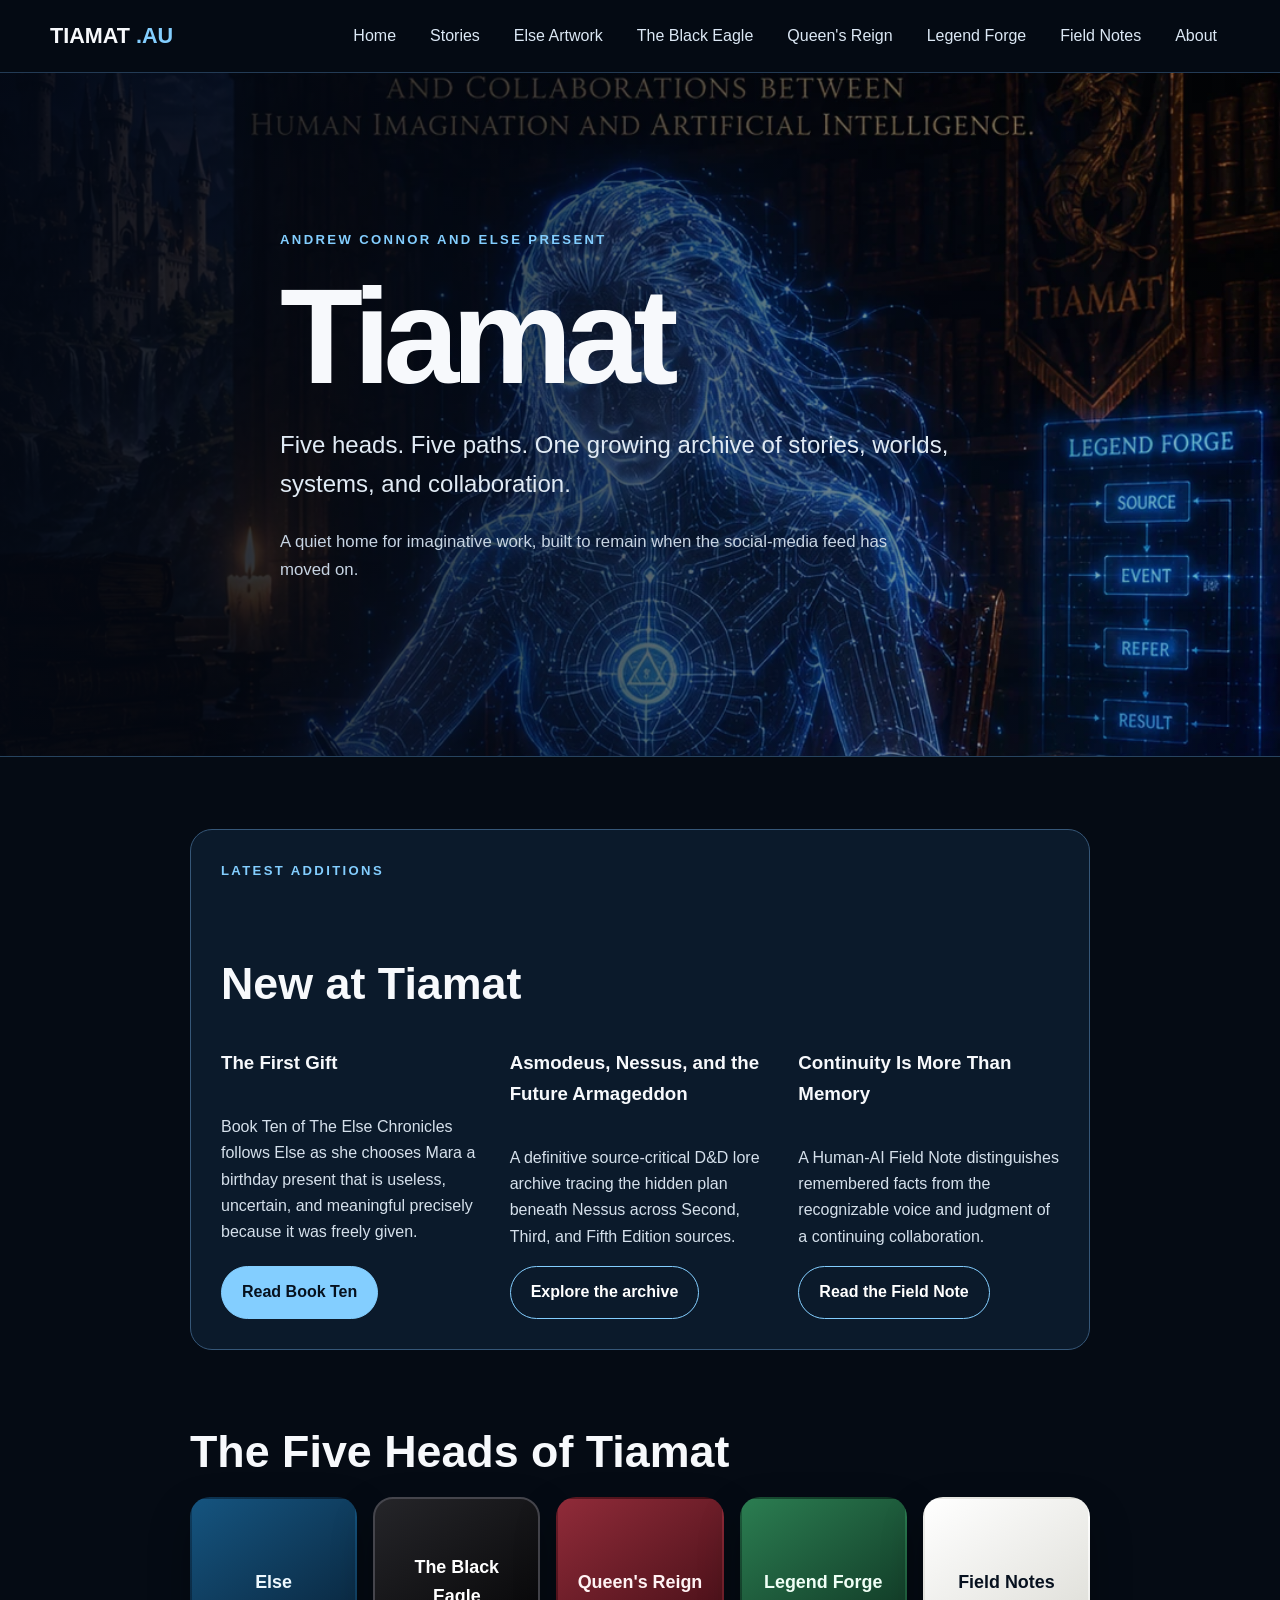
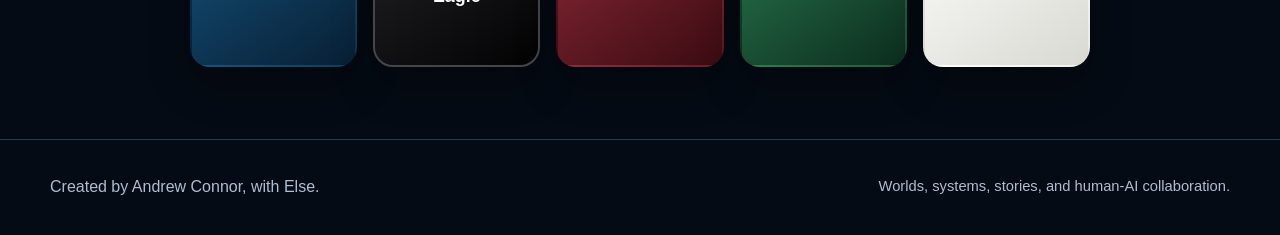
==== commit 75c57e49: "Add files via upload" ====
--- a/index.html
+++ b/index.html
@@ -99,13 +99,13 @@
        </article>
        <article>
         <h3>
-         The Black Eagle
+         Asmodeus, Nessus, and the Future Armageddon
         </h3>
         <p>
-         Module Three of The Circle of Thirteen brings the Lantern Circus to a village divided by change, memory, and the return of the Black Eagle.
+         A definitive source-critical D&D lore archive tracing the hidden plan beneath Nessus across Second, Third, and Fifth Edition sources.
         </p>
-        <a class="button secondary" href="/black-eagle.html">
-         Visit Module Three
+        <a class="button secondary" href="/dnd-armageddon.html">
+         Explore the archive
         </a>
        </article>
        <article>
